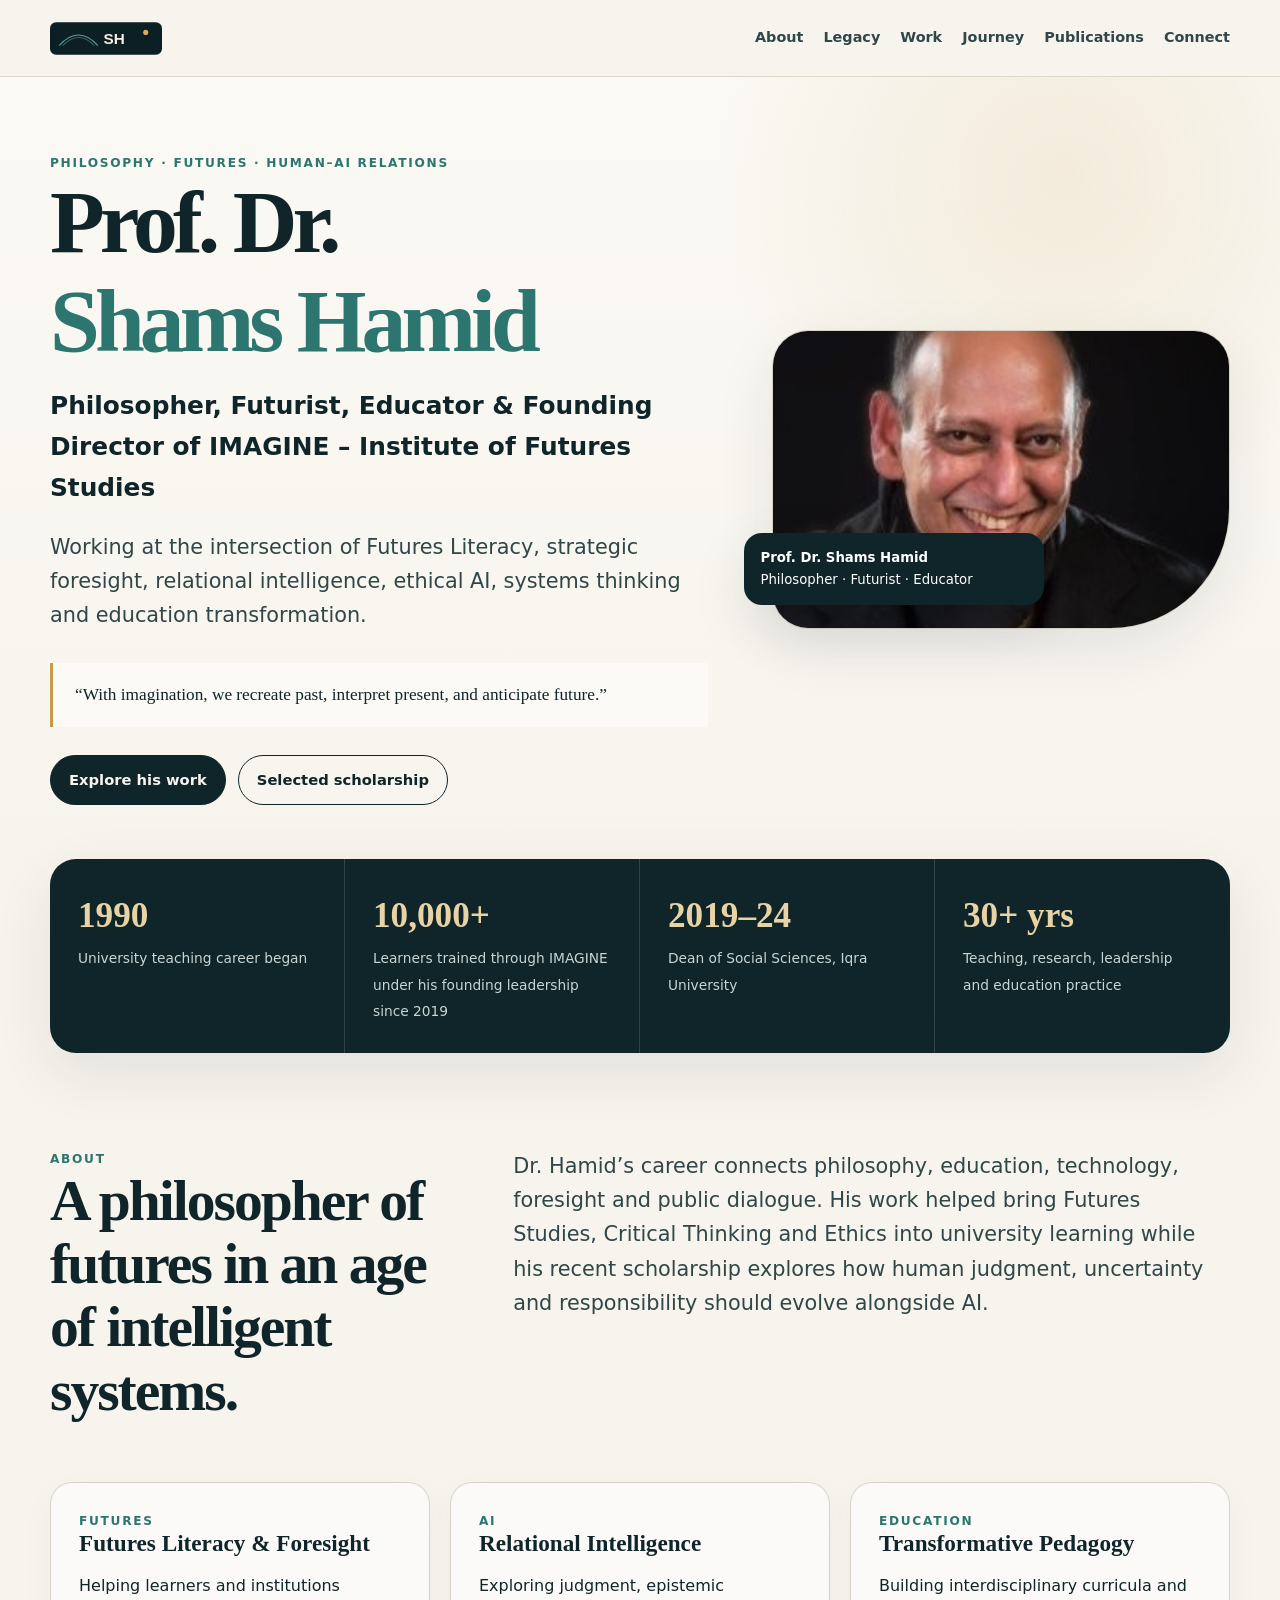
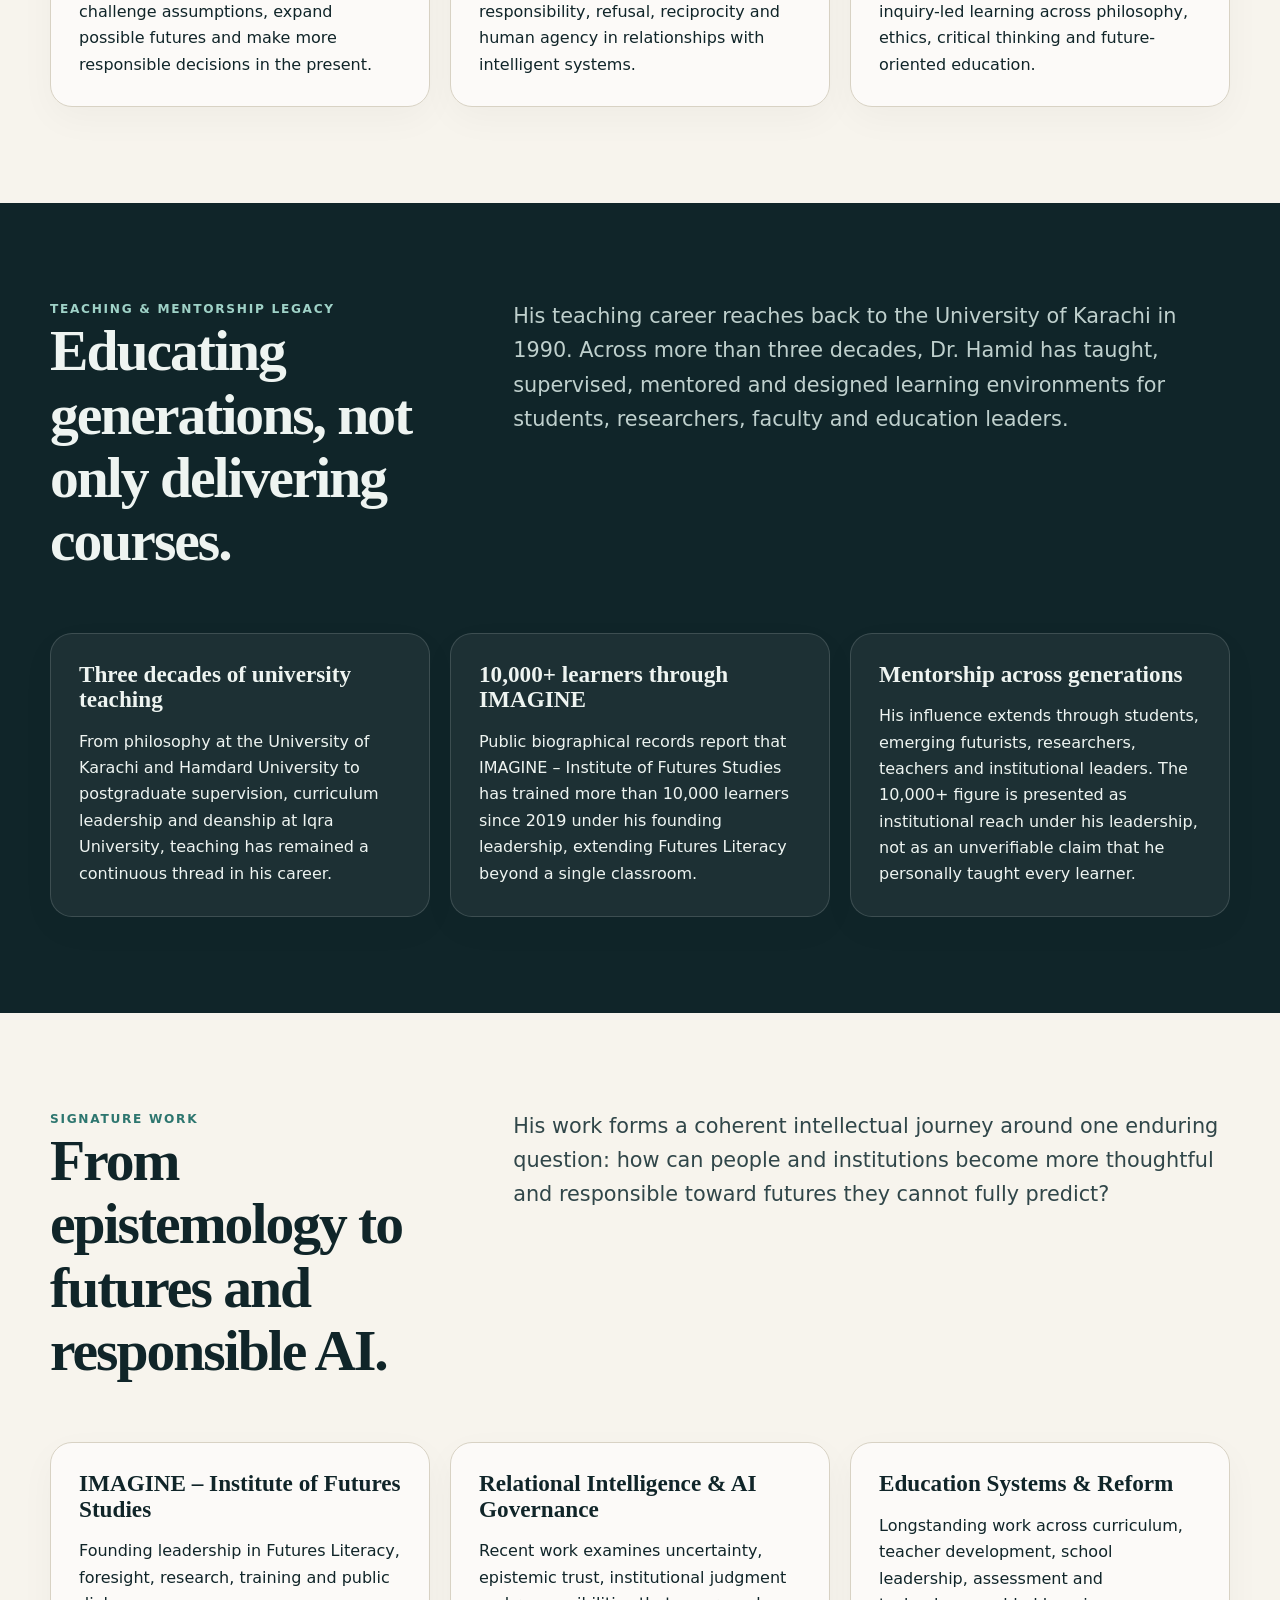
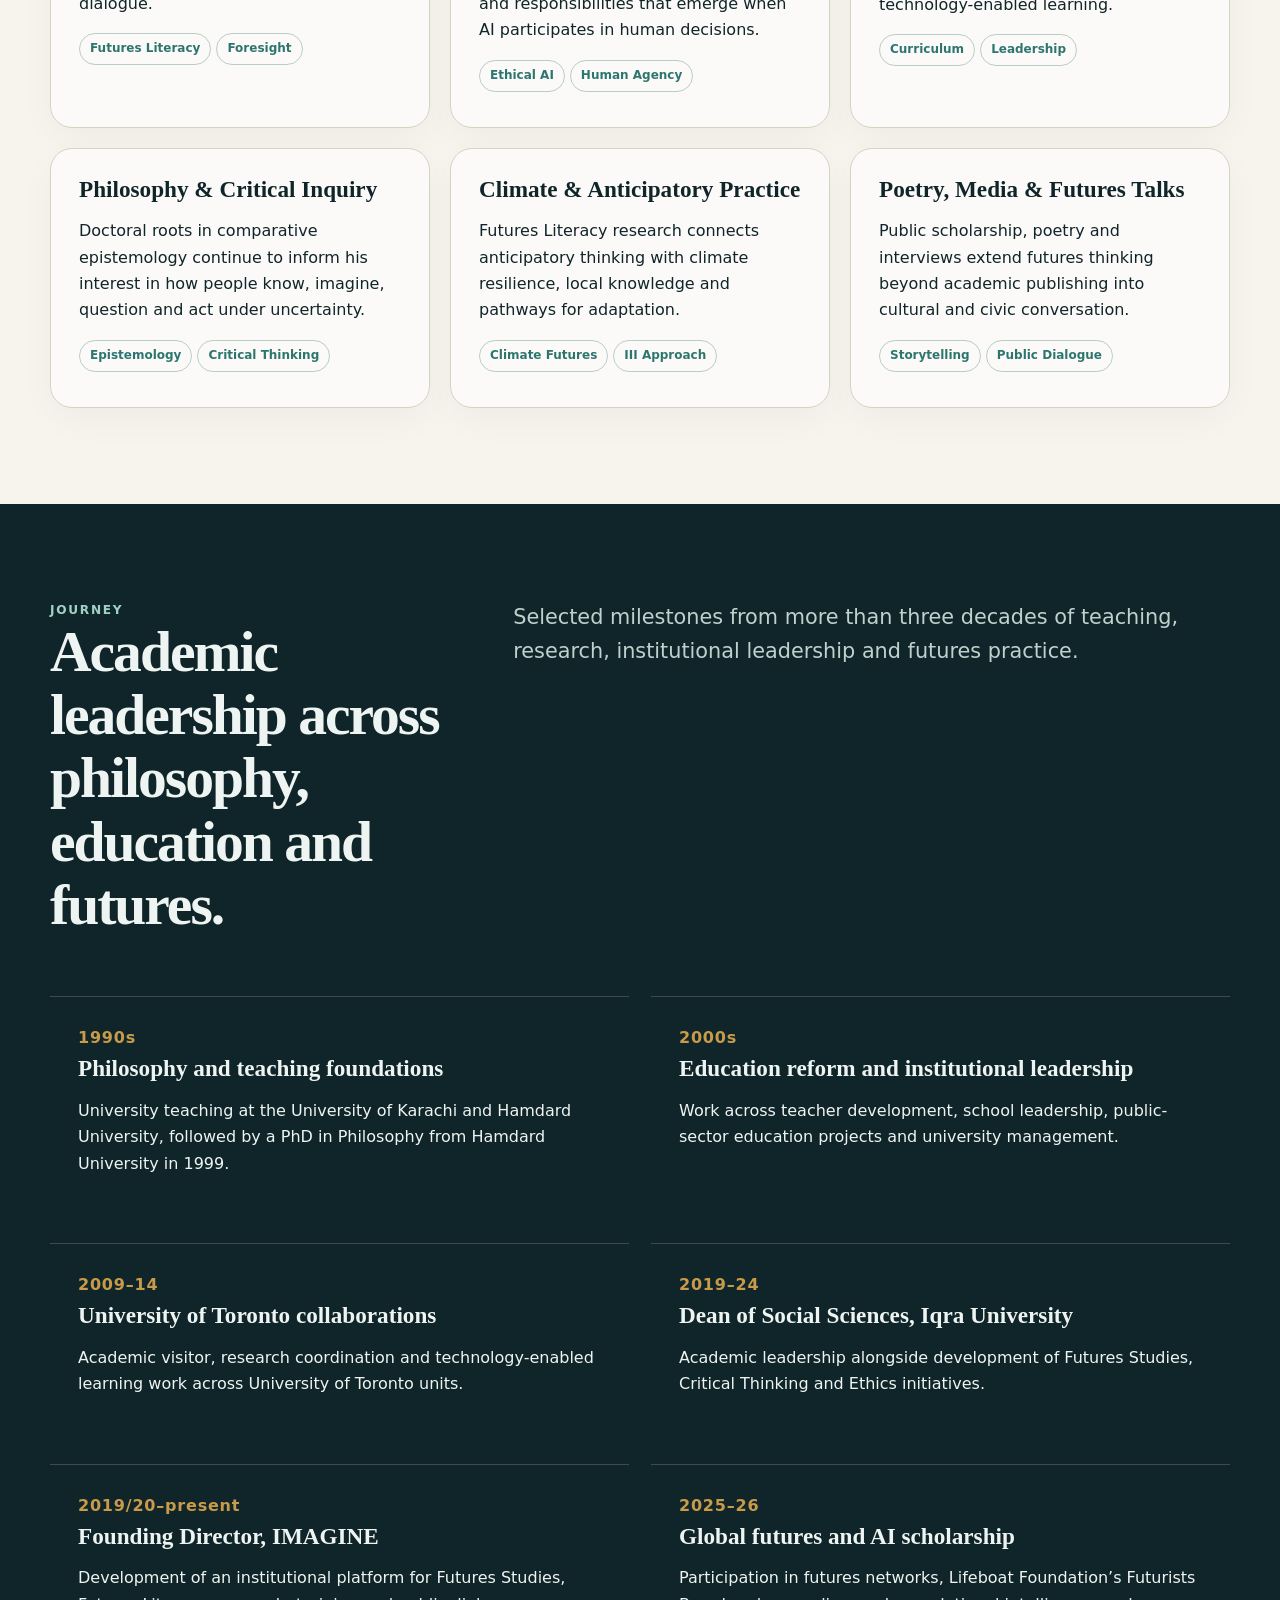
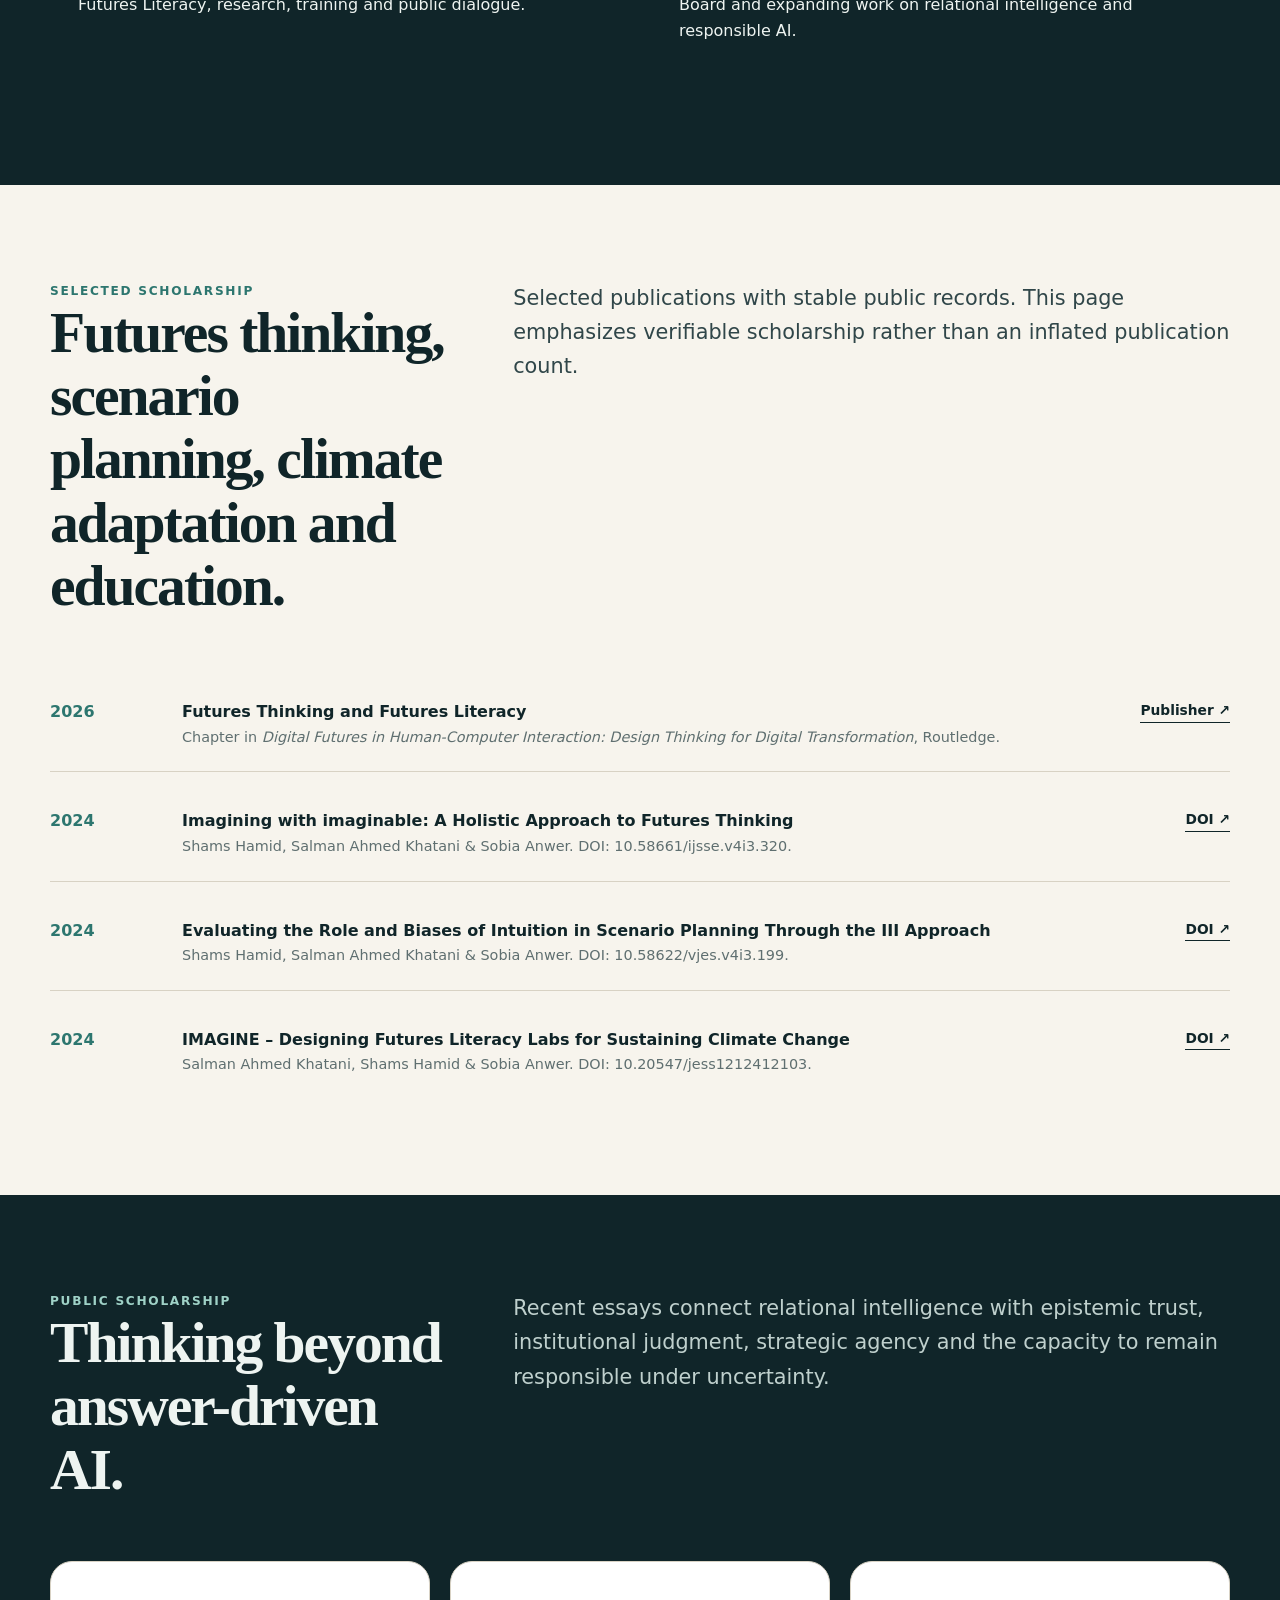
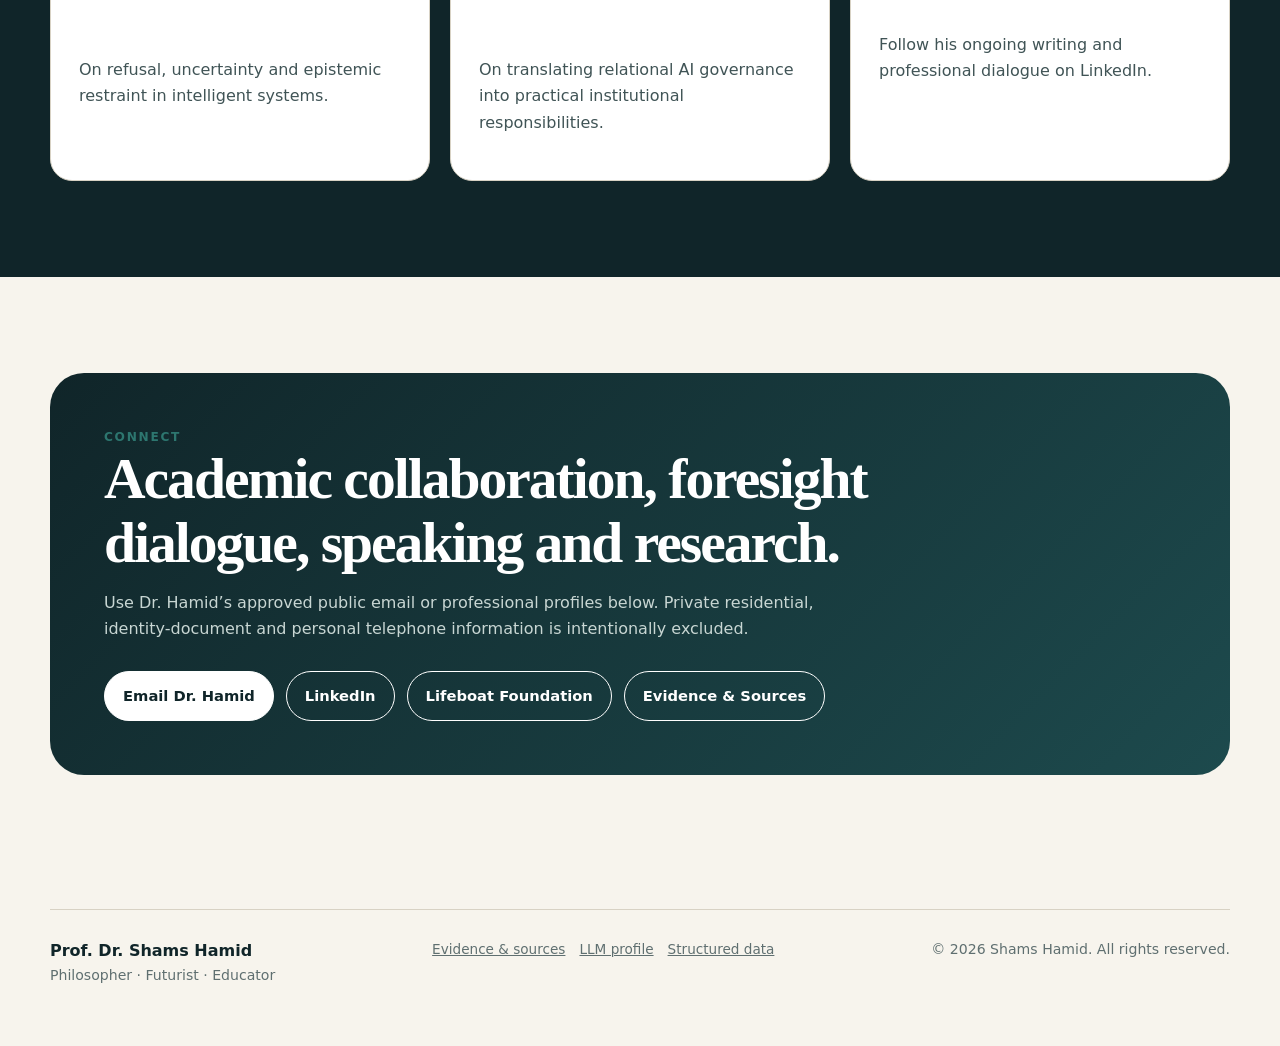
==== index.html @ a88c54a8 "Publish standalone Prof. Dr. Shams Hamid profile" ====
<!doctype html>
<html lang="en">
<head>
<meta charset="utf-8">
<meta name="viewport" content="width=device-width,initial-scale=1">
<title>Prof. Dr. Shams Hamid | Philosopher, Futurist & Educator</title>
<meta name="description" content="Official professional profile of Prof. Dr. Shams Hamid, philosopher, futurist, educator and Founding Director of IMAGINE – Institute of Futures Studies. Explore his work in Futures Literacy, strategic foresight, relational intelligence, ethical AI, philosophy and education.">
<meta name="keywords" content="Shams Hamid, Prof Dr Shams Hamid, futurist, Futures Literacy, strategic foresight, relational intelligence, AI ethics, philosophy, IMAGINE Institute of Futures Studies, education">
<meta name="robots" content="index,follow,max-image-preview:large">
<link rel="canonical" href="https://salmankhatani-web.github.io/shams-hamid/">
<meta property="og:type" content="profile">
<meta property="og:url" content="https://salmankhatani-web.github.io/shams-hamid/">
<meta property="og:title" content="Prof. Dr. Shams Hamid | Philosopher, Futurist & Educator">
<meta property="og:description" content="Futures Literacy, relational intelligence, ethical AI, philosophy, strategic foresight and transformative education.">
<meta property="og:image" content="https://salmankhatani-web.github.io/shams-hamid/assets/shams-hamid.jpg">
<meta name="twitter:card" content="summary_large_image">
<meta name="twitter:image" content="https://salmankhatani-web.github.io/shams-hamid/assets/shams-hamid.jpg">
<link rel="icon" href="assets/logo.svg">
<link rel="stylesheet" href="styles.css">
<script type="application/ld+json">
{
  "@context":"https://schema.org",
  "@type":"ProfilePage",
  "@id":"https://salmankhatani-web.github.io/shams-hamid/#profile",
  "url":"https://salmankhatani-web.github.io/shams-hamid/",
  "name":"Prof. Dr. Shams Hamid | Philosopher, Futurist & Educator",
  "mainEntity":{
    "@type":"Person",
    "@id":"https://salmankhatani-web.github.io/shams-hamid/#person",
    "name":"Shams Hamid",
    "honorificPrefix":"Prof. Dr.",
    "image":"https://salmankhatani-web.github.io/shams-hamid/assets/shams-hamid.jpg",
    "email":"mailto:shamshamidhere@gmail.com",
    "jobTitle":["Founding Director, IMAGINE – Institute of Futures Studies","Futurist","Philosopher","Educator"],
    "description":"Philosopher, futurist and educator working across Futures Literacy, strategic foresight, relational intelligence, ethical AI, systems thinking and education transformation.",
    "knowsAbout":["Futures Literacy","Futures Studies","Strategic Foresight","Relational Intelligence","AI Ethics","Philosophy","Epistemology","Critical Thinking","Education Reform","Systems Thinking","Climate Futures"],
    "affiliation":{"@type":"Organization","name":"IMAGINE – Institute of Futures Studies"},
    "alumniOf":[{"@type":"CollegeOrUniversity","name":"Hamdard University"},{"@type":"CollegeOrUniversity","name":"University of Karachi"}],
    "sameAs":["https://www.linkedin.com/in/shams-hamid/","https://lifeboat.com/ex/bios.shams.hamid","https://powerforchange.world/"]
  }
}
</script>
</head>
<body>
<a class="skip-link" href="#main">Skip to main content</a>
<header class="topbar">
  <div class="wrap nav">
    <a class="brand" href="#top" aria-label="Shams Hamid home"><img src="assets/logo.svg" alt="SH monogram" width="112" height="33"></a>
    <button class="mobile-toggle" aria-label="Toggle navigation">☰</button>
    <nav class="navlinks" aria-label="Primary navigation">
      <a href="#about">About</a><a href="#legacy">Legacy</a><a href="#work">Work</a><a href="#journey">Journey</a><a href="#publications">Publications</a><a href="#contact">Connect</a>
    </nav>
  </div>
</header>
<div id="top"></div>
<main id="main">
<section class="hero">
  <div class="wrap hero-grid">
    <div class="hero-copy">
      <div class="eyebrow">Philosophy · Futures · Human–AI Relations</div>
      <h1>Prof. Dr. <span>Shams Hamid</span></h1>
      <div class="role">Philosopher, Futurist, Educator & Founding Director of IMAGINE – Institute of Futures Studies</div>
      <p class="lead">Working at the intersection of Futures Literacy, strategic foresight, relational intelligence, ethical AI, systems thinking and education transformation.</p>
      <div class="quote">“With imagination, we recreate past, interpret present, and anticipate future.”</div>
      <div class="actions"><a class="btn primary" href="#work">Explore his work</a><a class="btn" href="#publications">Selected scholarship</a></div>
    </div>
    <div class="portrait-card">
      <img src="assets/shams-hamid.jpg" alt="Prof. Dr. Shams Hamid" width="299" height="299">
      <div class="portrait-note"><strong>Prof. Dr. Shams Hamid</strong><br>Philosopher · Futurist · Educator</div>
    </div>
  </div>
</section>

<div class="wrap metrics">
  <div class="metric-grid">
    <div class="metric"><strong>1990</strong><span>University teaching career began</span></div>
    <div class="metric"><strong>10,000+</strong><span>Learners trained through IMAGINE under his founding leadership since 2019</span></div>
    <div class="metric"><strong>2019–24</strong><span>Dean of Social Sciences, Iqra University</span></div>
    <div class="metric"><strong>30+ yrs</strong><span>Teaching, research, leadership and education practice</span></div>
  </div>
</div>

<section id="about">
  <div class="wrap">
    <div class="section-head">
      <div><div class="eyebrow">About</div><h2>A philosopher of futures in an age of intelligent systems.</h2></div>
      <p class="lead">Dr. Hamid’s career connects philosophy, education, technology, foresight and public dialogue. His work helped bring Futures Studies, Critical Thinking and Ethics into university learning while his recent scholarship explores how human judgment, uncertainty and responsibility should evolve alongside AI.</p>
    </div>
    <div class="cards">
      <article class="card"><div class="eyebrow">Futures</div><h3>Futures Literacy & Foresight</h3><p>Helping learners and institutions challenge assumptions, expand possible futures and make more responsible decisions in the present.</p></article>
      <article class="card"><div class="eyebrow">AI</div><h3>Relational Intelligence</h3><p>Exploring judgment, epistemic responsibility, refusal, reciprocity and human agency in relationships with intelligent systems.</p></article>
      <article class="card"><div class="eyebrow">Education</div><h3>Transformative Pedagogy</h3><p>Building interdisciplinary curricula and inquiry-led learning across philosophy, ethics, critical thinking and future-oriented education.</p></article>
    </div>
  </div>
</section>

<section id="legacy" class="band">
  <div class="wrap">
    <div class="section-head">
      <div><div class="eyebrow">Teaching & Mentorship Legacy</div><h2>Educating generations, not only delivering courses.</h2></div>
      <p class="lead">His teaching career reaches back to the University of Karachi in 1990. Across more than three decades, Dr. Hamid has taught, supervised, mentored and designed learning environments for students, researchers, faculty and education leaders.</p>
    </div>
    <div class="cards">
      <article class="card"><h3>Three decades of university teaching</h3><p>From philosophy at the University of Karachi and Hamdard University to postgraduate supervision, curriculum leadership and deanship at Iqra University, teaching has remained a continuous thread in his career.</p></article>
      <article class="card"><h3>10,000+ learners through IMAGINE</h3><p>Public biographical records report that IMAGINE – Institute of Futures Studies has trained more than 10,000 learners since 2019 under his founding leadership, extending Futures Literacy beyond a single classroom.</p></article>
      <article class="card"><h3>Mentorship across generations</h3><p>His influence extends through students, emerging futurists, researchers, teachers and institutional leaders. The 10,000+ figure is presented as institutional reach under his leadership, not as an unverifiable claim that he personally taught every learner.</p></article>
    </div>
  </div>
</section>

<section id="work">
  <div class="wrap">
    <div class="section-head">
      <div><div class="eyebrow">Signature Work</div><h2>From epistemology to futures and responsible AI.</h2></div>
      <p class="lead">His work forms a coherent intellectual journey around one enduring question: how can people and institutions become more thoughtful and responsible toward futures they cannot fully predict?</p>
    </div>
    <div class="cards">
      <article class="card"><h3>IMAGINE – Institute of Futures Studies</h3><p>Founding leadership in Futures Literacy, foresight, research, training and public dialogue.</p><span class="tag">Futures Literacy</span><span class="tag">Foresight</span></article>
      <article class="card"><h3>Relational Intelligence & AI Governance</h3><p>Recent work examines uncertainty, epistemic trust, institutional judgment and responsibilities that emerge when AI participates in human decisions.</p><span class="tag">Ethical AI</span><span class="tag">Human Agency</span></article>
      <article class="card"><h3>Education Systems & Reform</h3><p>Longstanding work across curriculum, teacher development, school leadership, assessment and technology-enabled learning.</p><span class="tag">Curriculum</span><span class="tag">Leadership</span></article>
      <article class="card"><h3>Philosophy & Critical Inquiry</h3><p>Doctoral roots in comparative epistemology continue to inform his interest in how people know, imagine, question and act under uncertainty.</p><span class="tag">Epistemology</span><span class="tag">Critical Thinking</span></article>
      <article class="card"><h3>Climate & Anticipatory Practice</h3><p>Futures Literacy research connects anticipatory thinking with climate resilience, local knowledge and pathways for adaptation.</p><span class="tag">Climate Futures</span><span class="tag">III Approach</span></article>
      <article class="card"><h3>Poetry, Media & Futures Talks</h3><p>Public scholarship, poetry and interviews extend futures thinking beyond academic publishing into cultural and civic conversation.</p><span class="tag">Storytelling</span><span class="tag">Public Dialogue</span></article>
    </div>
  </div>
</section>

<section id="journey" class="band">
  <div class="wrap">
    <div class="section-head">
      <div><div class="eyebrow">Journey</div><h2>Academic leadership across philosophy, education and futures.</h2></div>
      <p class="lead">Selected milestones from more than three decades of teaching, research, institutional leadership and futures practice.</p>
    </div>
    <div class="timeline">
      <div class="t-item"><div class="year">1990s</div><h3>Philosophy and teaching foundations</h3><p>University teaching at the University of Karachi and Hamdard University, followed by a PhD in Philosophy from Hamdard University in 1999.</p></div>
      <div class="t-item"><div class="year">2000s</div><h3>Education reform and institutional leadership</h3><p>Work across teacher development, school leadership, public-sector education projects and university management.</p></div>
      <div class="t-item"><div class="year">2009–14</div><h3>University of Toronto collaborations</h3><p>Academic visitor, research coordination and technology-enabled learning work across University of Toronto units.</p></div>
      <div class="t-item"><div class="year">2019–24</div><h3>Dean of Social Sciences, Iqra University</h3><p>Academic leadership alongside development of Futures Studies, Critical Thinking and Ethics initiatives.</p></div>
      <div class="t-item"><div class="year">2019/20–present</div><h3>Founding Director, IMAGINE</h3><p>Development of an institutional platform for Futures Studies, Futures Literacy, research, training and public dialogue.</p></div>
      <div class="t-item"><div class="year">2025–26</div><h3>Global futures and AI scholarship</h3><p>Participation in futures networks, Lifeboat Foundation’s Futurists Board and expanding work on relational intelligence and responsible AI.</p></div>
    </div>
  </div>
</section>

<section id="publications">
  <div class="wrap">
    <div class="section-head">
      <div><div class="eyebrow">Selected Scholarship</div><h2>Futures thinking, scenario planning, climate adaptation and education.</h2></div>
      <p class="lead">Selected publications with stable public records. This page emphasizes verifiable scholarship rather than an inflated publication count.</p>
    </div>
    <div class="pub-list">
      <article class="pub"><div class="pub-year">2026</div><div><div class="pub-title">Futures Thinking and Futures Literacy</div><div class="pub-meta">Chapter in <em>Digital Futures in Human-Computer Interaction: Design Thinking for Digital Transformation</em>, Routledge.</div></div><a class="pub-link" href="https://www.routledge.com/Digital-Futures-in-Human-Computer-Interaction-Design-Thinking-for-Digital-Transformation/Fu-Barbara-Scupelli/p/book/9781032693583" target="_blank" rel="noopener">Publisher ↗</a></article>
      <article class="pub"><div class="pub-year">2024</div><div><div class="pub-title">Imagining with imaginable: A Holistic Approach to Futures Thinking</div><div class="pub-meta">Shams Hamid, Salman Ahmed Khatani & Sobia Anwer. DOI: 10.58661/ijsse.v4i3.320.</div></div><a class="pub-link" href="https://doi.org/10.58661/ijsse.v4i3.320" target="_blank" rel="noopener">DOI ↗</a></article>
      <article class="pub"><div class="pub-year">2024</div><div><div class="pub-title">Evaluating the Role and Biases of Intuition in Scenario Planning Through the III Approach</div><div class="pub-meta">Shams Hamid, Salman Ahmed Khatani & Sobia Anwer. DOI: 10.58622/vjes.v4i3.199.</div></div><a class="pub-link" href="https://doi.org/10.58622/vjes.v4i3.199" target="_blank" rel="noopener">DOI ↗</a></article>
      <article class="pub"><div class="pub-year">2024</div><div><div class="pub-title">IMAGINE – Designing Futures Literacy Labs for Sustaining Climate Change</div><div class="pub-meta">Salman Ahmed Khatani, Shams Hamid & Sobia Anwer. DOI: 10.20547/jess1212412103.</div></div><a class="pub-link" href="https://doi.org/10.20547/jess1212412103" target="_blank" rel="noopener">DOI ↗</a></article>
    </div>
  </div>
</section>

<section class="band">
  <div class="wrap">
    <div class="section-head">
      <div><div class="eyebrow">Public Scholarship</div><h2>Thinking beyond answer-driven AI.</h2></div>
      <p class="lead">Recent essays connect relational intelligence with epistemic trust, institutional judgment, strategic agency and the capacity to remain responsible under uncertainty.</p>
    </div>
    <div class="thinking">
      <article class="thought"><h3><a href="https://www.linkedin.com/pulse/future-answered-shams-hamid-imywc" target="_blank" rel="noopener">The Future Will Not Be Answered</a></h3><p>On refusal, uncertainty and epistemic restraint in intelligent systems.</p></article>
      <article class="thought"><h3><a href="https://www.linkedin.com/pulse/what-can-thinkers-educators-practitioners-actually-do-shams-hamid-c8lse" target="_blank" rel="noopener">What Can Thinkers, Educators, and Practitioners Actually Do?</a></h3><p>On translating relational AI governance into practical institutional responsibilities.</p></article>
      <article class="thought"><h3><a href="https://www.linkedin.com/in/shams-hamid/" target="_blank" rel="noopener">More from Dr. Hamid</a></h3><p>Follow his ongoing writing and professional dialogue on LinkedIn.</p></article>
    </div>
  </div>
</section>

<section id="contact">
  <div class="wrap">
    <div class="contact">
      <div class="eyebrow">Connect</div>
      <h2>Academic collaboration, foresight dialogue, speaking and research.</h2>
      <p>Use Dr. Hamid’s approved public email or professional profiles below. Private residential, identity-document and personal telephone information is intentionally excluded.</p>
      <div class="actions">
        <a class="btn primary" href="mailto:shamshamidhere@gmail.com">Email Dr. Hamid</a>
        <a class="btn" href="https://www.linkedin.com/in/shams-hamid/" target="_blank" rel="noopener">LinkedIn</a>
        <a class="btn" href="https://lifeboat.com/ex/bios.shams.hamid" target="_blank" rel="noopener">Lifeboat Foundation</a>
        <a class="btn" href="sources.html">Evidence & Sources</a>
      </div>
    </div>
  </div>
</section>
</main>
<footer>
  <div class="wrap footer-grid">
    <div><strong>Prof. Dr. Shams Hamid</strong><div class="small">Philosopher · Futurist · Educator</div></div>
    <div class="footer-links"><a href="sources.html">Evidence & sources</a><a href="llms.txt">LLM profile</a><a href="data/profile-data.json">Structured data</a></div>
    <div class="small">© <span id="year"></span> Shams Hamid. All rights reserved.</div>
  </div>
</footer>
<script src="script.js"></script>
</body>
</html>
---- styles.css ----
.skip-link{position:absolute;left:-9999px;top:auto;width:1px;height:1px;overflow:hidden}.skip-link:focus{left:1rem;top:1rem;width:auto;height:auto;z-index:9999;padding:.7rem 1rem;background:#fff;color:#111;border-radius:.5rem}
:root{
  --ink:#102529;--ink2:#17383d;--paper:#f7f4ed;--paper2:#efe9dc;--accent:#2d766f;--accent2:#c89b4b;--muted:#5f6f70;--line:#d8d2c4;--white:#fff;
  --max:1180px;--radius:22px;--shadow:0 20px 60px rgba(16,37,41,.09)
}
*{box-sizing:border-box}html{scroll-behavior:smooth}body{margin:0;font-family:Inter,ui-sans-serif,system-ui,-apple-system,BlinkMacSystemFont,"Segoe UI",sans-serif;background:var(--paper);color:var(--ink);line-height:1.65}a{color:inherit}img{max-width:100%;display:block}button{font:inherit}
.wrap{width:min(calc(100% - 36px),var(--max));margin:auto}.eyebrow{text-transform:uppercase;letter-spacing:.14em;font-size:.76rem;font-weight:800;color:var(--accent)}h1,h2,h3{font-family:Georgia,"Times New Roman",serif;line-height:1.1;margin:0 0 .75rem}h1{font-size:clamp(3rem,7vw,6.4rem);letter-spacing:-.055em}h2{font-size:clamp(2.1rem,4.5vw,4rem);letter-spacing:-.035em}h3{font-size:1.45rem}.lead{font-size:clamp(1.05rem,2vw,1.3rem);max-width:760px;color:#304649}.small{font-size:.88rem;color:var(--muted)}
.topbar{position:sticky;top:0;z-index:20;background:rgba(247,244,237,.92);backdrop-filter:blur(14px);border-bottom:1px solid rgba(216,210,196,.8)}.nav{min-height:76px;display:flex;align-items:center;gap:24px}.brand{display:flex;align-items:center;gap:12px;text-decoration:none;font-weight:800}.brand img{width:112px;height:33px}.navlinks{margin-left:auto;display:flex;gap:20px;flex-wrap:wrap}.navlinks a{text-decoration:none;font-size:.9rem;font-weight:700;color:#314649}.navlinks a:hover{color:var(--accent)}
.hero{padding:76px 0 92px;background:radial-gradient(circle at 83% 12%,rgba(200,155,75,.15),transparent 27%),linear-gradient(180deg,#fbf9f4 0%,var(--paper) 100%)}.hero-grid{display:grid;grid-template-columns:1.18fr .82fr;gap:64px;align-items:center}.hero h1 span{display:block;color:var(--accent)}.hero .role{font-size:clamp(1.15rem,2.2vw,1.55rem);font-weight:700;margin:1rem 0}.hero-copy{max-width:730px}.quote{margin:30px 0 0;padding:18px 22px;border-left:3px solid var(--accent2);background:rgba(255,255,255,.5);font-family:Georgia,serif;font-size:1.08rem}.actions{display:flex;gap:12px;flex-wrap:wrap;margin-top:28px}.btn{display:inline-flex;align-items:center;justify-content:center;text-decoration:none;border:1px solid var(--ink);border-radius:999px;padding:12px 18px;font-weight:800;font-size:.92rem}.btn.primary{background:var(--ink);color:var(--paper)}.btn:hover{transform:translateY(-1px)}
.portrait-card{position:relative}.portrait-card img{width:100%;aspect-ratio:5/6;object-fit:cover;border-radius:36px 36px 120px 36px;box-shadow:var(--shadow);border:1px solid var(--line)}.portrait-note{position:absolute;left:-28px;bottom:24px;background:var(--ink);color:#fff;border-radius:18px;padding:14px 16px;width:min(300px,85%);font-size:.83rem;box-shadow:var(--shadow)}
.metrics{margin-top:-38px;position:relative;z-index:3}.metric-grid{display:grid;grid-template-columns:repeat(4,1fr);background:var(--ink);color:#fff;border-radius:26px;overflow:hidden;box-shadow:var(--shadow)}.metric{padding:28px;border-right:1px solid rgba(255,255,255,.14)}.metric:last-child{border-right:0}.metric strong{font-family:Georgia,serif;font-size:2.2rem;display:block;color:#e8d3a5}.metric span{font-size:.86rem;color:#c9d5d3}
section{padding:96px 0}.section-head{display:grid;grid-template-columns:.72fr 1.28fr;gap:60px;margin-bottom:48px}.section-head p{margin:0}.cards{display:grid;grid-template-columns:repeat(3,1fr);gap:20px}.card{background:rgba(255,255,255,.62);border:1px solid var(--line);border-radius:var(--radius);padding:28px;box-shadow:0 12px 36px rgba(16,37,41,.035)}.card p:last-child{margin-bottom:0}.tag{display:inline-block;padding:5px 10px;border:1px solid #b9cdc7;border-radius:999px;font-size:.75rem;font-weight:800;margin:0 5px 7px 0;color:var(--accent)}
.band{background:var(--ink);color:#eef4f1}.band .eyebrow{color:#9fd2c7}.band .lead,.band .small{color:#bfd0cd}.band .card{background:rgba(255,255,255,.055);border-color:rgba(255,255,255,.14)}.band a{color:#fff}
.timeline{display:grid;grid-template-columns:1fr 1fr;gap:22px}.t-item{padding:28px;border-top:1px solid var(--line)}.band .t-item{border-color:rgba(255,255,255,.18)}.year{font-weight:900;color:var(--accent2);letter-spacing:.05em}.t-item h3{margin:.3rem 0 .55rem}
.pub-list{display:grid;gap:14px}.pub{padding:22px 0;border-bottom:1px solid var(--line);display:grid;grid-template-columns:110px 1fr auto;gap:22px;align-items:start}.pub:last-child{border-bottom:0}.pub-year{font-weight:900;color:var(--accent)}.pub-title{font-weight:800}.pub-meta{color:var(--muted);font-size:.9rem}.pub-link{text-decoration:none;font-weight:800;font-size:.86rem;border-bottom:1px solid currentColor;white-space:nowrap}
.thinking{display:grid;grid-template-columns:repeat(3,1fr);gap:20px}.thought{padding:28px;background:#fff;border-radius:var(--radius);border:1px solid var(--line)}.thought time{font-size:.78rem;color:var(--muted)}.thought a{text-decoration:none}.thought a:hover{text-decoration:underline}.thought p{color:#405456}
.split{display:grid;grid-template-columns:1fr 1fr;gap:50px}.list-clean{padding:0;margin:0;list-style:none}.list-clean li{padding:13px 0;border-bottom:1px solid var(--line)}
.contact{border-radius:34px;background:linear-gradient(135deg,var(--ink),#1d4a4d);color:#fff;padding:54px}.contact h2{max-width:800px}.contact p{color:#c8d6d3;max-width:760px}.contact .btn{border-color:#fff;color:#fff}.contact .btn.primary{background:#fff;color:var(--ink)}
footer{padding:38px 0 58px}.footer-grid{display:flex;gap:22px;justify-content:space-between;align-items:flex-start;border-top:1px solid var(--line);padding-top:28px}.footer-links{display:flex;gap:14px;flex-wrap:wrap}.footer-links a{font-size:.85rem;color:var(--muted)}
.mobile-toggle{display:none;margin-left:auto;background:none;border:0;font-size:1.3rem}
@media(max-width:900px){.hero-grid,.section-head,.split{grid-template-columns:1fr}.hero-grid{gap:36px}.portrait-card{max-width:620px}.portrait-note{left:10px}.metric-grid{grid-template-columns:1fr 1fr}.metric:nth-child(2){border-right:0}.cards,.thinking{grid-template-columns:1fr 1fr}.timeline{grid-template-columns:1fr}.section-head{gap:18px}.navlinks{display:none;position:absolute;left:18px;right:18px;top:66px;background:#fff;padding:18px;border-radius:16px;box-shadow:var(--shadow);border:1px solid var(--line)}.navlinks.open{display:grid}.mobile-toggle{display:block}.pub{grid-template-columns:78px 1fr}.pub-link{grid-column:2}}
@media(max-width:620px){.cards,.thinking,.metric-grid{grid-template-columns:1fr}.metric{border-right:0;border-bottom:1px solid rgba(255,255,255,.14)}.metric:last-child{border-bottom:0}section{padding:72px 0}.hero{padding-top:46px}.contact{padding:34px 24px}.footer-grid{display:grid}.pub{grid-template-columns:1fr}.pub-link{grid-column:1}}
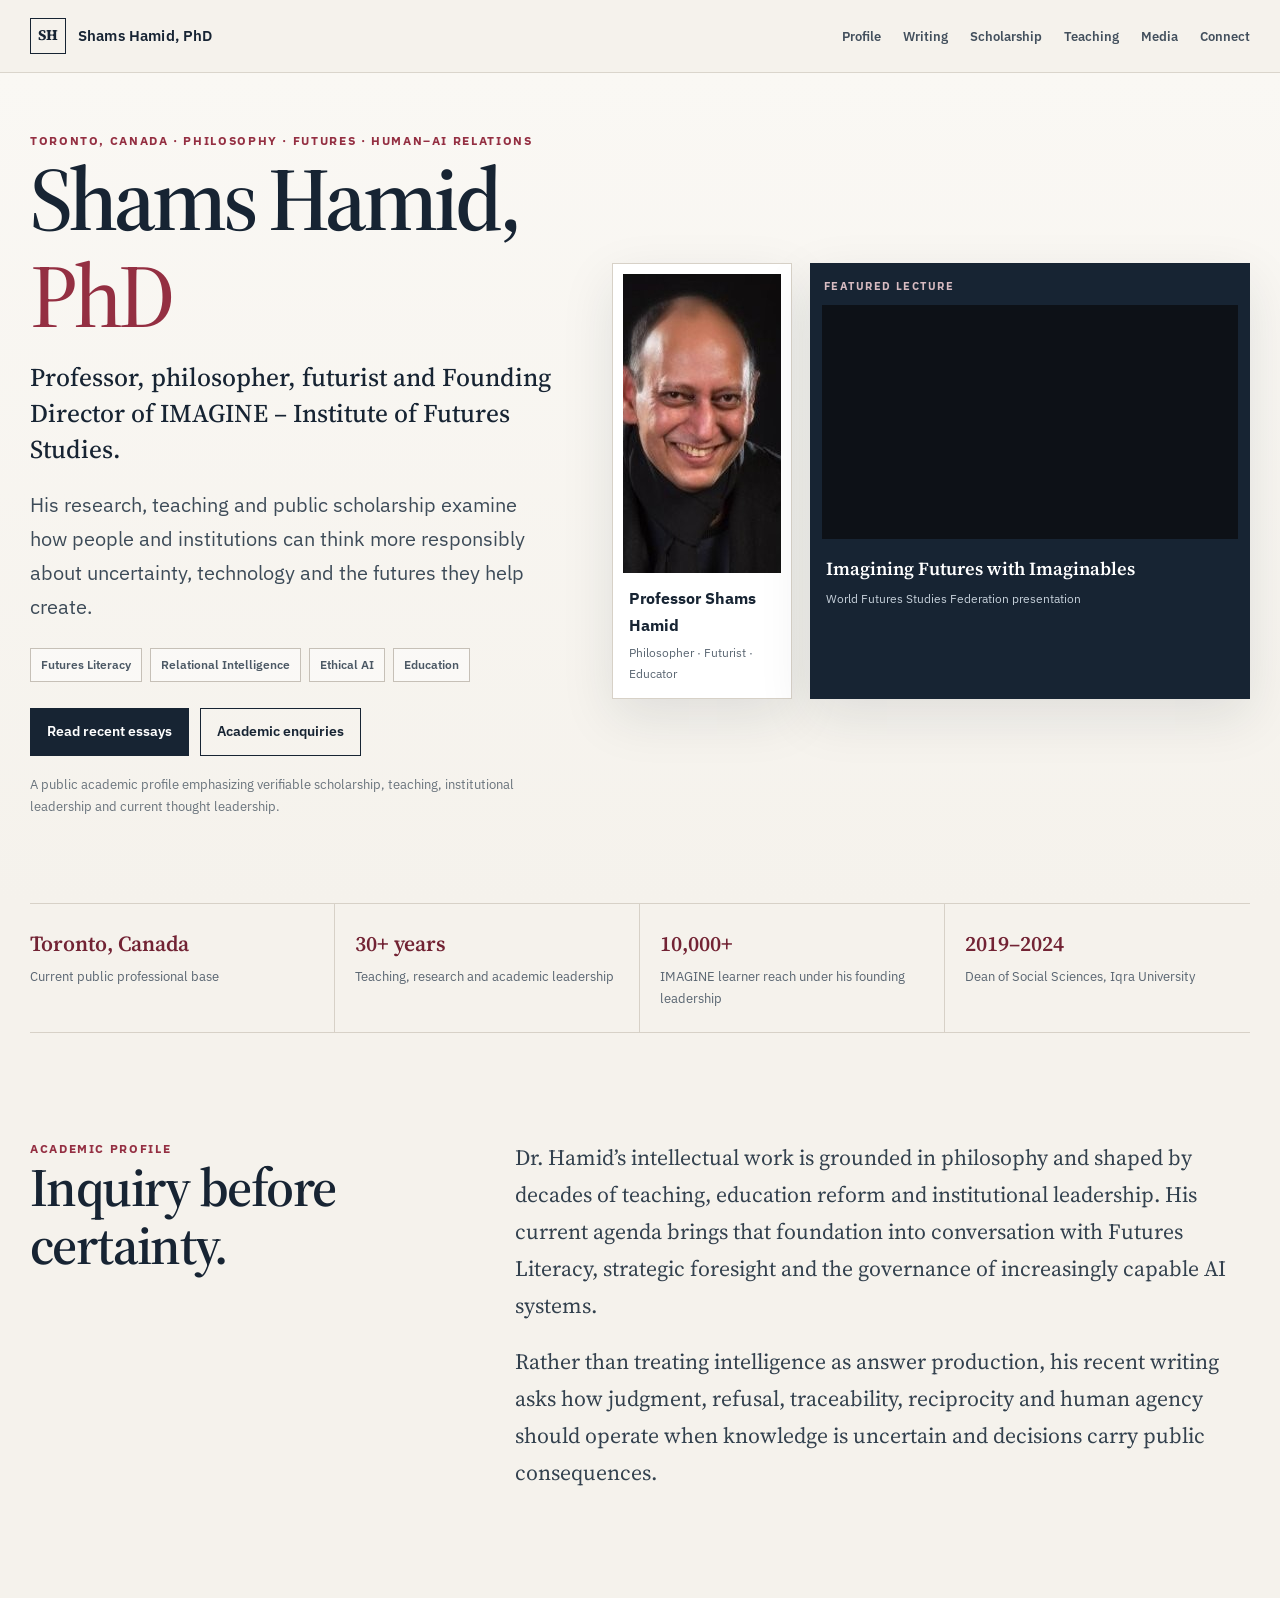
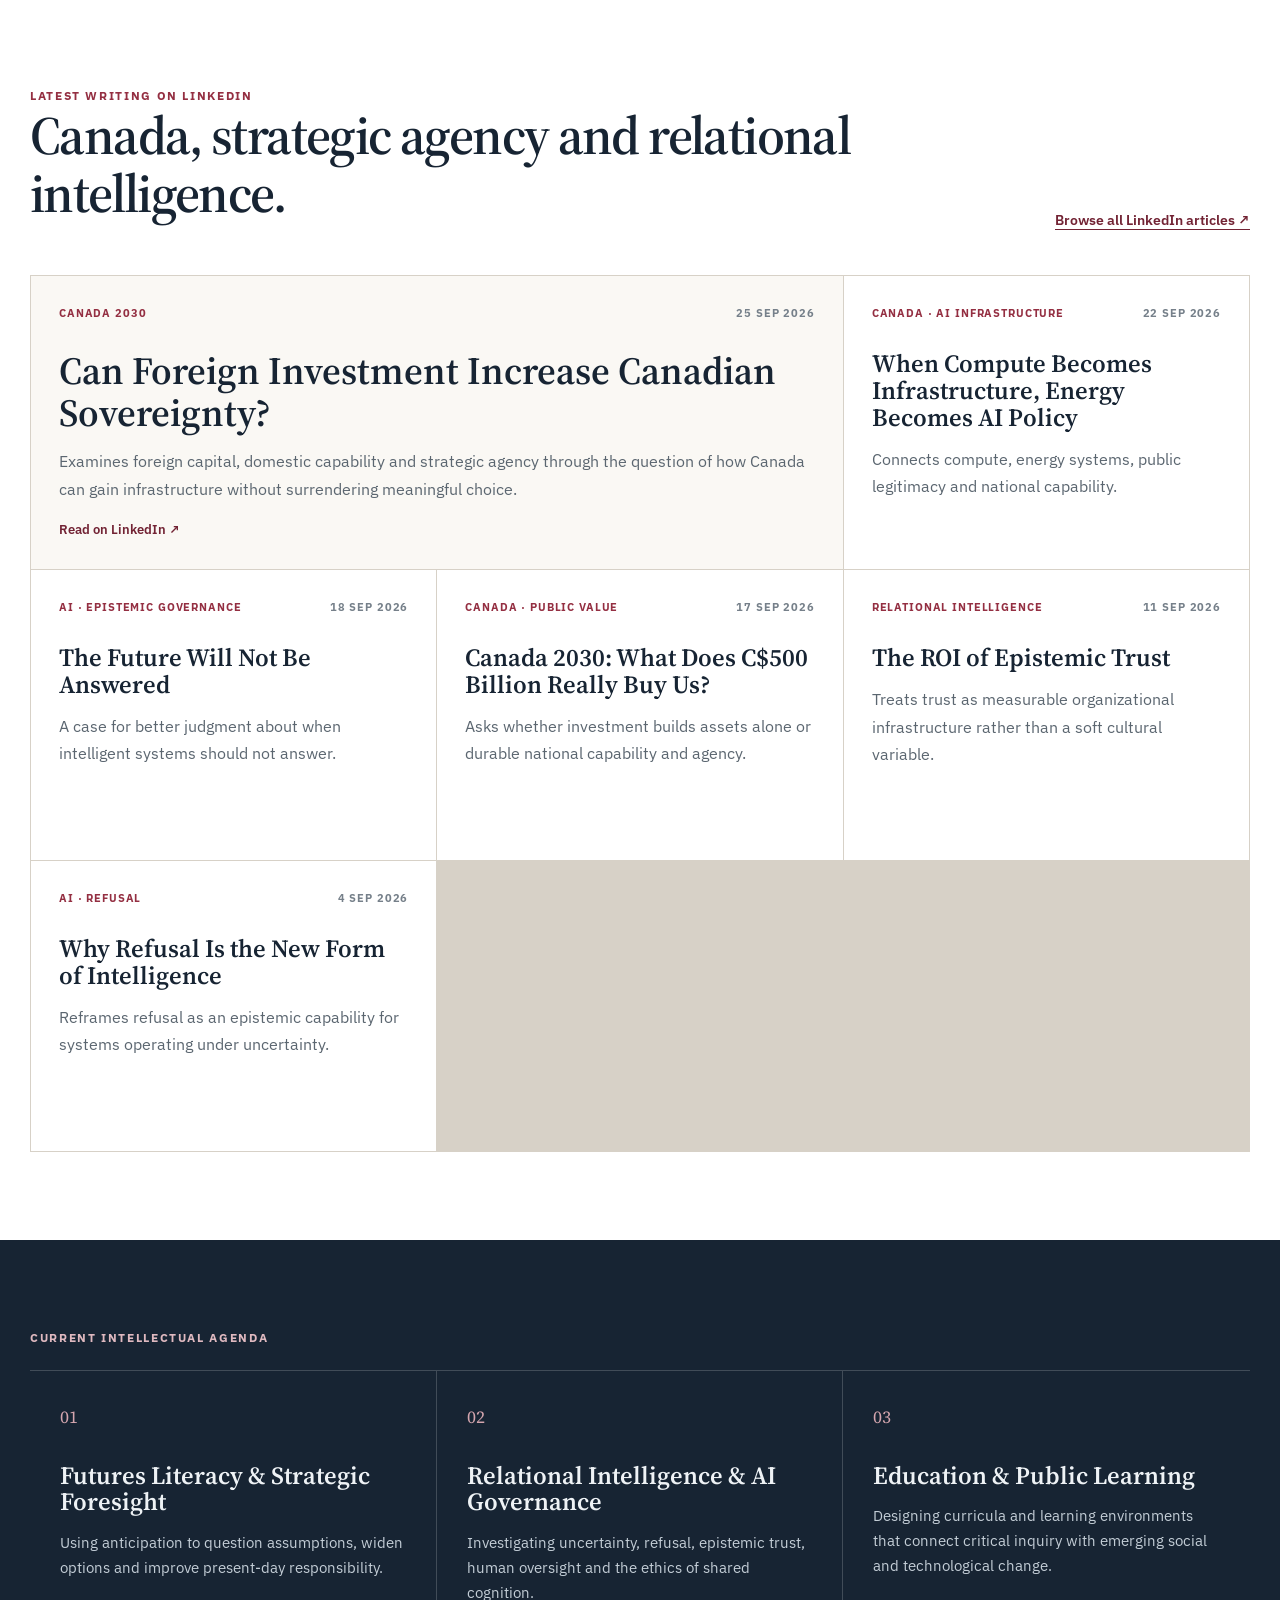
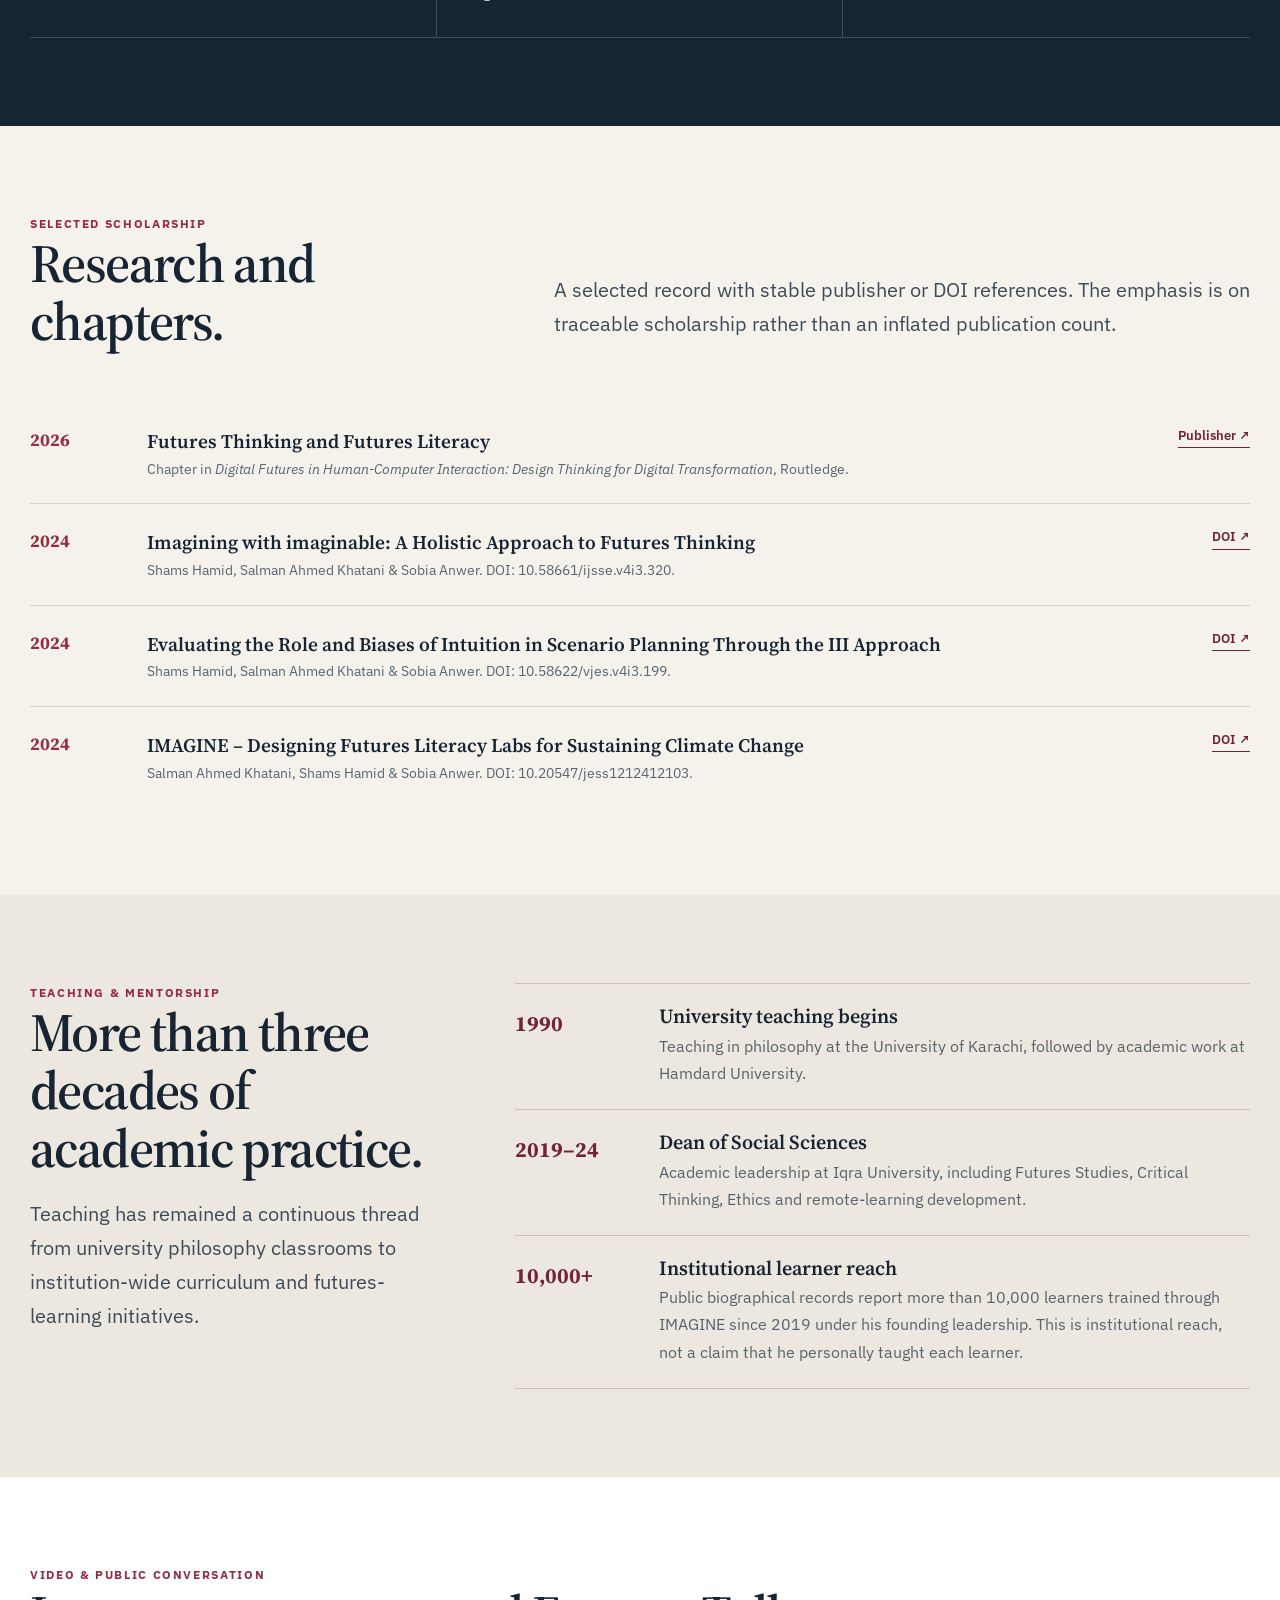
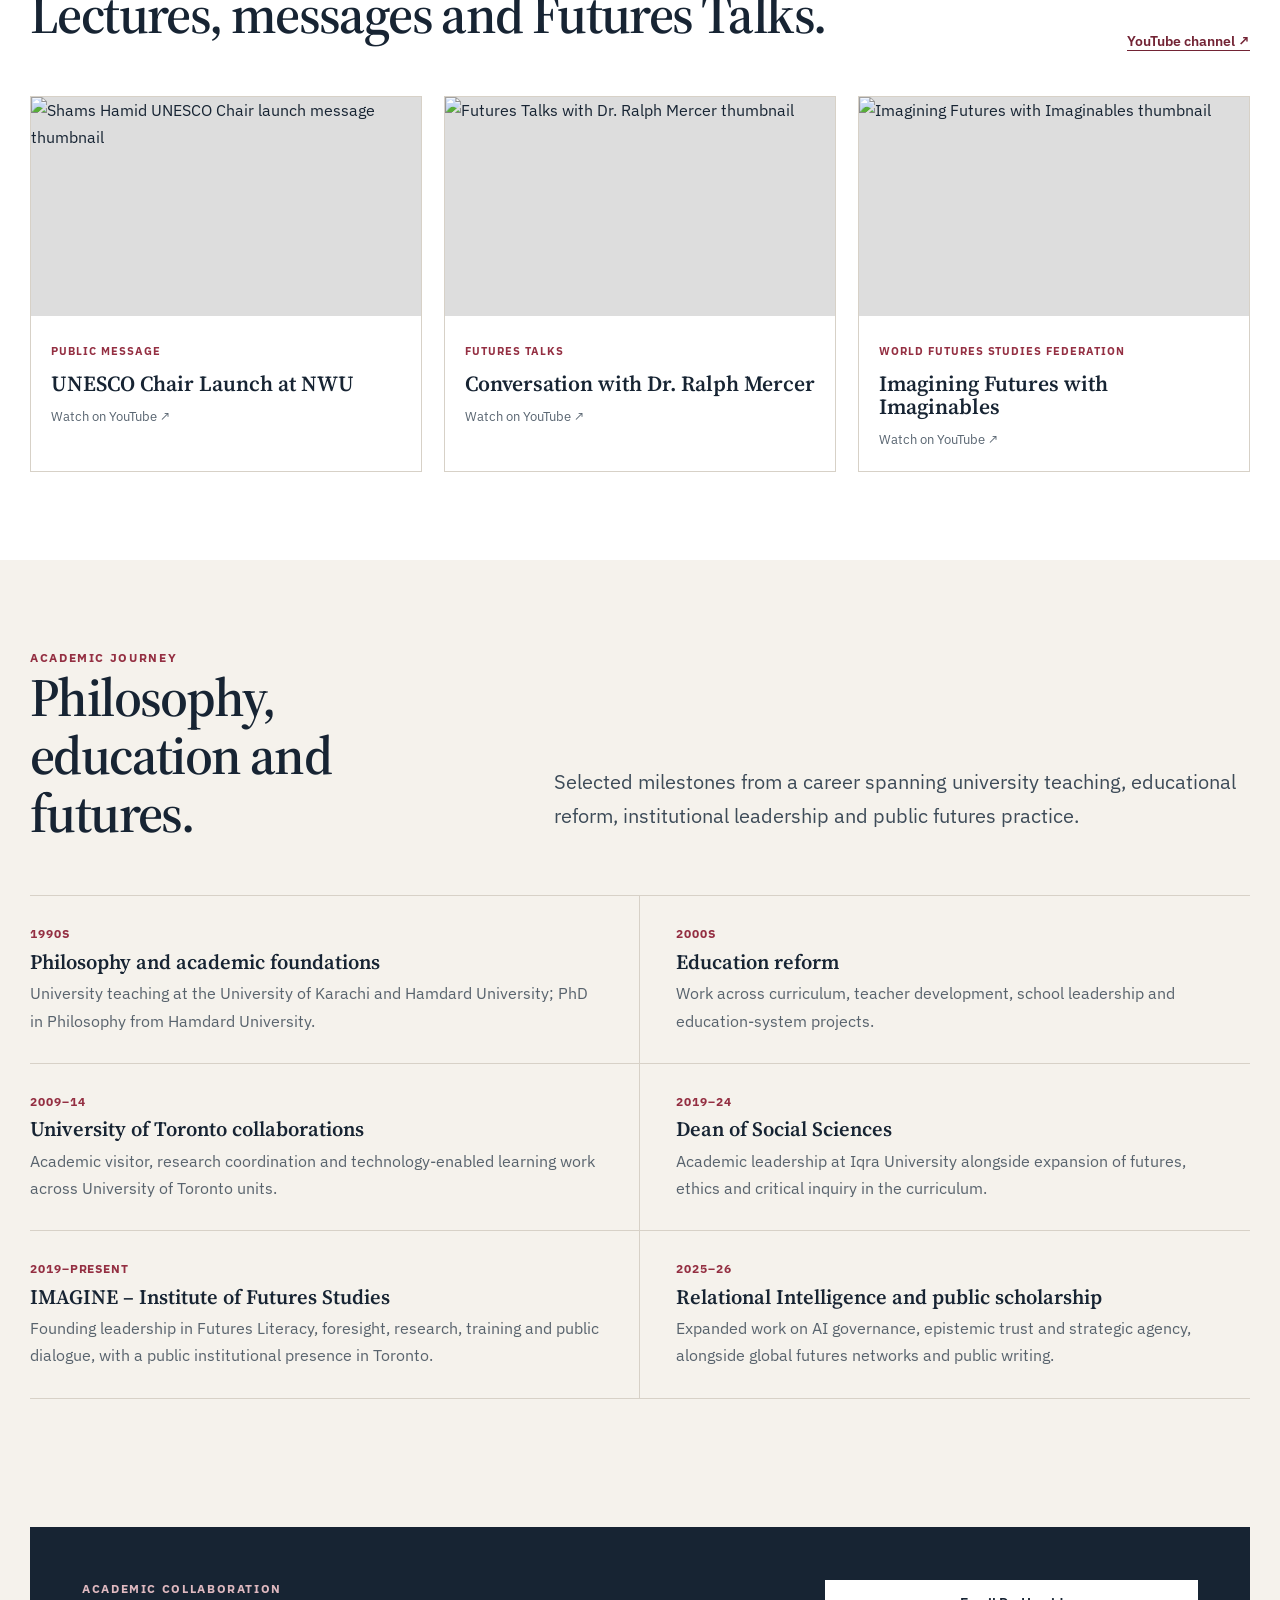
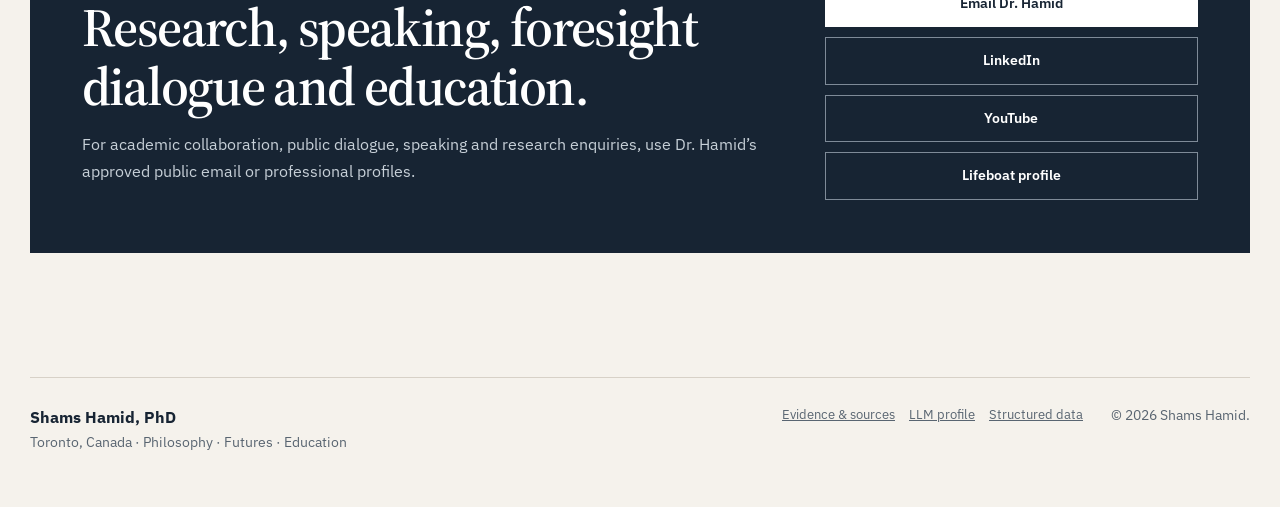
==== commit e04e29d4: "Redesign homepage for Canadian academic profile" ====
--- a/index.html
+++ b/index.html
@@ -1,20 +1,23 @@
 <!doctype html>
-<html lang="en">
+<html lang="en-CA">
 <head>
 <meta charset="utf-8">
 <meta name="viewport" content="width=device-width,initial-scale=1">
-<title>Prof. Dr. Shams Hamid | Philosopher, Futurist & Educator</title>
-<meta name="description" content="Official professional profile of Prof. Dr. Shams Hamid, philosopher, futurist, educator and Founding Director of IMAGINE – Institute of Futures Studies. Explore his work in Futures Literacy, strategic foresight, relational intelligence, ethical AI, philosophy and education.">
-<meta name="keywords" content="Shams Hamid, Prof Dr Shams Hamid, futurist, Futures Literacy, strategic foresight, relational intelligence, AI ethics, philosophy, IMAGINE Institute of Futures Studies, education">
-<meta name="robots" content="index,follow,max-image-preview:large">
+<title>Shams Hamid, PhD | Philosopher, Futurist & Educator in Canada</title>
+<meta name="description" content="Official profile of Shams Hamid, PhD, a Canada-based philosopher, futurist, educator and Founding Director of IMAGINE – Institute of Futures Studies. Research, teaching and public scholarship in Futures Literacy, strategic foresight, relational intelligence, ethical AI and education.">
+<meta name="keywords" content="Shams Hamid, Shams Hamid PhD, Canada futurist, Toronto futurist, Futures Literacy, strategic foresight, relational intelligence, AI ethics, philosophy, IMAGINE Institute of Futures Studies, education">
+<meta name="robots" content="index,follow,max-image-preview:large,max-video-preview:-1">
 <link rel="canonical" href="https://salmankhatani-web.github.io/shams-hamid/">
 <meta property="og:type" content="profile">
 <meta property="og:url" content="https://salmankhatani-web.github.io/shams-hamid/">
-<meta property="og:title" content="Prof. Dr. Shams Hamid | Philosopher, Futurist & Educator">
-<meta property="og:description" content="Futures Literacy, relational intelligence, ethical AI, philosophy, strategic foresight and transformative education.">
+<meta property="og:title" content="Shams Hamid, PhD | Philosopher, Futurist & Educator">
+<meta property="og:description" content="Canada-based public scholarship across Futures Literacy, relational intelligence, ethical AI, philosophy and education.">
 <meta property="og:image" content="https://salmankhatani-web.github.io/shams-hamid/assets/shams-hamid.jpg">
 <meta name="twitter:card" content="summary_large_image">
 <meta name="twitter:image" content="https://salmankhatani-web.github.io/shams-hamid/assets/shams-hamid.jpg">
+<link rel="preconnect" href="https://fonts.googleapis.com">
+<link rel="preconnect" href="https://fonts.gstatic.com" crossorigin>
+<link href="https://fonts.googleapis.com/css2?family=IBM+Plex+Sans:wght@400;500;600;700&family=Source+Serif+4:opsz,wght@8..60,500;8..60,600;8..60,700&display=swap" rel="stylesheet">
 <link rel="icon" href="assets/logo.svg">
 <link rel="stylesheet" href="styles.css">
 <script type="application/ld+json">
@@ -23,7 +26,7 @@
   "@type":"ProfilePage",
   "@id":"https://salmankhatani-web.github.io/shams-hamid/#profile",
   "url":"https://salmankhatani-web.github.io/shams-hamid/",
-  "name":"Prof. Dr. Shams Hamid | Philosopher, Futurist & Educator",
+  "name":"Shams Hamid, PhD | Philosopher, Futurist & Educator",
   "mainEntity":{
     "@type":"Person",
     "@id":"https://salmankhatani-web.github.io/shams-hamid/#person",
@@ -32,11 +35,27 @@
     "image":"https://salmankhatani-web.github.io/shams-hamid/assets/shams-hamid.jpg",
     "email":"mailto:shamshamidhere@gmail.com",
     "jobTitle":["Founding Director, IMAGINE – Institute of Futures Studies","Futurist","Philosopher","Educator"],
-    "description":"Philosopher, futurist and educator working across Futures Literacy, strategic foresight, relational intelligence, ethical AI, systems thinking and education transformation.",
+    "description":"Canada-based philosopher, futurist and educator working across Futures Literacy, strategic foresight, relational intelligence, ethical AI, systems thinking and education transformation.",
+    "workLocation":{"@type":"City","name":"Toronto","containedInPlace":{"@type":"Country","name":"Canada"}},
     "knowsAbout":["Futures Literacy","Futures Studies","Strategic Foresight","Relational Intelligence","AI Ethics","Philosophy","Epistemology","Critical Thinking","Education Reform","Systems Thinking","Climate Futures"],
-    "affiliation":{"@type":"Organization","name":"IMAGINE – Institute of Futures Studies"},
+    "affiliation":{"@type":"Organization","name":"IMAGINE – Institute of Futures Studies","address":{"@type":"PostalAddress","addressLocality":"Toronto","addressRegion":"Ontario","addressCountry":"CA"}},
     "alumniOf":[{"@type":"CollegeOrUniversity","name":"Hamdard University"},{"@type":"CollegeOrUniversity","name":"University of Karachi"}],
-    "sameAs":["https://www.linkedin.com/in/shams-hamid/","https://lifeboat.com/ex/bios.shams.hamid","https://powerforchange.world/"]
+    "sameAs":[
+      "https://www.linkedin.com/in/shams-hamid/",
+      "https://www.youtube.com/@shamshamid",
+      "https://lifeboat.com/ex/bios.shams.hamid",
+      "https://powerforchange.world/"
+    ],
+    "subjectOf":[
+      {
+        "@type":"VideoObject",
+        "name":"Imagining Futures with Imaginables",
+        "description":"A public presentation by Shams Hamid for the World Futures Studies Federation exploring imagination and futures thinking.",
+        "thumbnailUrl":"https://i.ytimg.com/vi/_7BHULCZDZw/hqdefault.jpg",
+        "embedUrl":"https://www.youtube.com/embed/_7BHULCZDZw",
+        "contentUrl":"https://youtu.be/_7BHULCZDZw"
+      }
+    ]
   }
 }
 </script>
@@ -45,108 +64,132 @@
 <a class="skip-link" href="#main">Skip to main content</a>
 <header class="topbar">
   <div class="wrap nav">
-    <a class="brand" href="#top" aria-label="Shams Hamid home"><img src="assets/logo.svg" alt="SH monogram" width="112" height="33"></a>
+    <a class="brand" href="#top" aria-label="Shams Hamid home">
+      <span class="brand-mark">SH</span><span class="brand-name">Shams Hamid, PhD</span>
+    </a>
     <button class="mobile-toggle" aria-label="Toggle navigation">☰</button>
     <nav class="navlinks" aria-label="Primary navigation">
-      <a href="#about">About</a><a href="#legacy">Legacy</a><a href="#work">Work</a><a href="#journey">Journey</a><a href="#publications">Publications</a><a href="#contact">Connect</a>
+      <a href="#profile">Profile</a><a href="#writing">Writing</a><a href="#scholarship">Scholarship</a><a href="#teaching">Teaching</a><a href="#media">Media</a><a href="#contact">Connect</a>
     </nav>
   </div>
 </header>
 <div id="top"></div>
 <main id="main">
-<section class="hero">
+<section class="hero" id="profile">
   <div class="wrap hero-grid">
     <div class="hero-copy">
-      <div class="eyebrow">Philosophy · Futures · Human–AI Relations</div>
-      <h1>Prof. Dr. <span>Shams Hamid</span></h1>
-      <div class="role">Philosopher, Futurist, Educator & Founding Director of IMAGINE – Institute of Futures Studies</div>
-      <p class="lead">Working at the intersection of Futures Literacy, strategic foresight, relational intelligence, ethical AI, systems thinking and education transformation.</p>
-      <div class="quote">“With imagination, we recreate past, interpret present, and anticipate future.”</div>
-      <div class="actions"><a class="btn primary" href="#work">Explore his work</a><a class="btn" href="#publications">Selected scholarship</a></div>
-    </div>
-    <div class="portrait-card">
-      <img src="assets/shams-hamid.jpg" alt="Prof. Dr. Shams Hamid" width="299" height="299">
-      <div class="portrait-note"><strong>Prof. Dr. Shams Hamid</strong><br>Philosopher · Futurist · Educator</div>
-    </div>
-  </div>
-</section>
-
-<div class="wrap metrics">
-  <div class="metric-grid">
-    <div class="metric"><strong>1990</strong><span>University teaching career began</span></div>
-    <div class="metric"><strong>10,000+</strong><span>Learners trained through IMAGINE under his founding leadership since 2019</span></div>
-    <div class="metric"><strong>2019–24</strong><span>Dean of Social Sciences, Iqra University</span></div>
-    <div class="metric"><strong>30+ yrs</strong><span>Teaching, research, leadership and education practice</span></div>
-  </div>
-</div>
-
-<section id="about">
+      <div class="kicker">Toronto, Canada · Philosophy · Futures · Human–AI Relations</div>
+      <h1>Shams Hamid, <span>PhD</span></h1>
+      <p class="role">Professor, philosopher, futurist and Founding Director of IMAGINE – Institute of Futures Studies.</p>
+      <p class="lead">His research, teaching and public scholarship examine how people and institutions can think more responsibly about uncertainty, technology and the futures they help create.</p>
+      <div class="hero-meta">
+        <span>Futures Literacy</span><span>Relational Intelligence</span><span>Ethical AI</span><span>Education</span>
+      </div>
+      <div class="actions">
+        <a class="btn primary" href="#writing">Read recent essays</a>
+        <a class="btn" href="mailto:shamshamidhere@gmail.com">Academic enquiries</a>
+      </div>
+      <p class="academic-note">A public academic profile emphasizing verifiable scholarship, teaching, institutional leadership and current thought leadership.</p>
+    </div>
+    <div class="hero-media">
+      <figure class="portrait-block">
+        <img src="assets/shams-hamid.jpg" alt="Professor Shams Hamid" width="299" height="299">
+        <figcaption><strong>Professor Shams Hamid</strong><span>Philosopher · Futurist · Educator</span></figcaption>
+      </figure>
+      <article class="featured-video">
+        <div class="media-label">Featured lecture</div>
+        <div class="video-frame">
+          <iframe src="https://www.youtube-nocookie.com/embed/_7BHULCZDZw?rel=0" title="Shams Hamid — Imagining Futures with Imaginables" loading="eager" referrerpolicy="strict-origin-when-cross-origin" allow="accelerometer; autoplay; clipboard-write; encrypted-media; gyroscope; picture-in-picture; web-share" allowfullscreen></iframe>
+        </div>
+        <div class="video-caption">
+          <strong>Imagining Futures with Imaginables</strong>
+          <span>World Futures Studies Federation presentation</span>
+        </div>
+      </article>
+    </div>
+  </div>
+</section>
+
+<section class="facts" aria-label="Academic profile highlights">
+  <div class="wrap fact-grid">
+    <div><strong>Toronto, Canada</strong><span>Current public professional base</span></div>
+    <div><strong>30+ years</strong><span>Teaching, research and academic leadership</span></div>
+    <div><strong>10,000+</strong><span>IMAGINE learner reach under his founding leadership</span></div>
+    <div><strong>2019–2024</strong><span>Dean of Social Sciences, Iqra University</span></div>
+  </div>
+</section>
+
+<section class="intro">
+  <div class="wrap editorial-grid">
+    <div>
+      <div class="kicker">Academic profile</div>
+      <h2>Inquiry before certainty.</h2>
+    </div>
+    <div class="prose-lg">
+      <p>Dr. Hamid’s intellectual work is grounded in philosophy and shaped by decades of teaching, education reform and institutional leadership. His current agenda brings that foundation into conversation with Futures Literacy, strategic foresight and the governance of increasingly capable AI systems.</p>
+      <p>Rather than treating intelligence as answer production, his recent writing asks how judgment, refusal, traceability, reciprocity and human agency should operate when knowledge is uncertain and decisions carry public consequences.</p>
+    </div>
+  </div>
+</section>
+
+<section id="writing" class="writing-section">
+  <div class="wrap">
+    <div class="section-head compact-head">
+      <div><div class="kicker">Latest writing on LinkedIn</div><h2>Canada, strategic agency and relational intelligence.</h2></div>
+      <div class="section-action"><a class="text-link" href="https://www.linkedin.com/in/shams-hamid/recent-activity/articles/" target="_blank" rel="noopener">Browse all LinkedIn articles ↗</a></div>
+    </div>
+    <div class="article-grid">
+      <article class="essay essay-featured">
+        <div class="essay-meta"><span>Canada 2030</span><time datetime="2026-09-25">25 Sep 2026</time></div>
+        <h3><a href="https://www.linkedin.com/pulse/can-foreign-investment-increase-canadian-sovereignty-shams-hamid-k3a0c" target="_blank" rel="noopener">Can Foreign Investment Increase Canadian Sovereignty?</a></h3>
+        <p>Examines foreign capital, domestic capability and strategic agency through the question of how Canada can gain infrastructure without surrendering meaningful choice.</p>
+        <a class="essay-link" href="https://www.linkedin.com/pulse/can-foreign-investment-increase-canadian-sovereignty-shams-hamid-k3a0c" target="_blank" rel="noopener">Read on LinkedIn ↗</a>
+      </article>
+      <article class="essay">
+        <div class="essay-meta"><span>Canada · AI infrastructure</span><time datetime="2026-09-22">22 Sep 2026</time></div>
+        <h3><a href="https://www.linkedin.com/pulse/when-compute-becomes-infrastructure-energy-ai-policy-shams-hamid-jnkqc" target="_blank" rel="noopener">When Compute Becomes Infrastructure, Energy Becomes AI Policy</a></h3>
+        <p>Connects compute, energy systems, public legitimacy and national capability.</p>
+      </article>
+      <article class="essay">
+        <div class="essay-meta"><span>AI · Epistemic governance</span><time datetime="2026-09-18">18 Sep 2026</time></div>
+        <h3><a href="https://www.linkedin.com/pulse/future-answered-shams-hamid-imywc" target="_blank" rel="noopener">The Future Will Not Be Answered</a></h3>
+        <p>A case for better judgment about when intelligent systems should not answer.</p>
+      </article>
+      <article class="essay">
+        <div class="essay-meta"><span>Canada · Public value</span><time datetime="2026-09-17">17 Sep 2026</time></div>
+        <h3><a href="https://www.linkedin.com/pulse/canada-2030-what-does-c500-billion-really-buy-us-shams-hamid-rdgoc" target="_blank" rel="noopener">Canada 2030: What Does C$500 Billion Really Buy Us?</a></h3>
+        <p>Asks whether investment builds assets alone or durable national capability and agency.</p>
+      </article>
+      <article class="essay">
+        <div class="essay-meta"><span>Relational Intelligence</span><time datetime="2026-09-11">11 Sep 2026</time></div>
+        <h3><a href="https://www.linkedin.com/pulse/roi-epistemic-trust-shams-hamid-quqqc" target="_blank" rel="noopener">The ROI of Epistemic Trust</a></h3>
+        <p>Treats trust as measurable organizational infrastructure rather than a soft cultural variable.</p>
+      </article>
+      <article class="essay">
+        <div class="essay-meta"><span>AI · Refusal</span><time datetime="2026-09-04">4 Sep 2026</time></div>
+        <h3><a href="https://www.linkedin.com/pulse/why-refusal-new-form-intelligence-shams-hamid-dhdzc" target="_blank" rel="noopener">Why Refusal Is the New Form of Intelligence</a></h3>
+        <p>Reframes refusal as an epistemic capability for systems operating under uncertainty.</p>
+      </article>
+    </div>
+  </div>
+</section>
+
+<section class="agenda-band">
+  <div class="wrap">
+    <div class="kicker light">Current intellectual agenda</div>
+    <div class="agenda-grid">
+      <article><span>01</span><h3>Futures Literacy & Strategic Foresight</h3><p>Using anticipation to question assumptions, widen options and improve present-day responsibility.</p></article>
+      <article><span>02</span><h3>Relational Intelligence & AI Governance</h3><p>Investigating uncertainty, refusal, epistemic trust, human oversight and the ethics of shared cognition.</p></article>
+      <article><span>03</span><h3>Education & Public Learning</h3><p>Designing curricula and learning environments that connect critical inquiry with emerging social and technological change.</p></article>
+    </div>
+  </div>
+</section>
+
+<section id="scholarship">
   <div class="wrap">
     <div class="section-head">
-      <div><div class="eyebrow">About</div><h2>A philosopher of futures in an age of intelligent systems.</h2></div>
-      <p class="lead">Dr. Hamid’s career connects philosophy, education, technology, foresight and public dialogue. His work helped bring Futures Studies, Critical Thinking and Ethics into university learning while his recent scholarship explores how human judgment, uncertainty and responsibility should evolve alongside AI.</p>
-    </div>
-    <div class="cards">
-      <article class="card"><div class="eyebrow">Futures</div><h3>Futures Literacy & Foresight</h3><p>Helping learners and institutions challenge assumptions, expand possible futures and make more responsible decisions in the present.</p></article>
-      <article class="card"><div class="eyebrow">AI</div><h3>Relational Intelligence</h3><p>Exploring judgment, epistemic responsibility, refusal, reciprocity and human agency in relationships with intelligent systems.</p></article>
-      <article class="card"><div class="eyebrow">Education</div><h3>Transformative Pedagogy</h3><p>Building interdisciplinary curricula and inquiry-led learning across philosophy, ethics, critical thinking and future-oriented education.</p></article>
-    </div>
-  </div>
-</section>
-
-<section id="legacy" class="band">
-  <div class="wrap">
-    <div class="section-head">
-      <div><div class="eyebrow">Teaching & Mentorship Legacy</div><h2>Educating generations, not only delivering courses.</h2></div>
-      <p class="lead">His teaching career reaches back to the University of Karachi in 1990. Across more than three decades, Dr. Hamid has taught, supervised, mentored and designed learning environments for students, researchers, faculty and education leaders.</p>
-    </div>
-    <div class="cards">
-      <article class="card"><h3>Three decades of university teaching</h3><p>From philosophy at the University of Karachi and Hamdard University to postgraduate supervision, curriculum leadership and deanship at Iqra University, teaching has remained a continuous thread in his career.</p></article>
-      <article class="card"><h3>10,000+ learners through IMAGINE</h3><p>Public biographical records report that IMAGINE – Institute of Futures Studies has trained more than 10,000 learners since 2019 under his founding leadership, extending Futures Literacy beyond a single classroom.</p></article>
-      <article class="card"><h3>Mentorship across generations</h3><p>His influence extends through students, emerging futurists, researchers, teachers and institutional leaders. The 10,000+ figure is presented as institutional reach under his leadership, not as an unverifiable claim that he personally taught every learner.</p></article>
-    </div>
-  </div>
-</section>
-
-<section id="work">
-  <div class="wrap">
-    <div class="section-head">
-      <div><div class="eyebrow">Signature Work</div><h2>From epistemology to futures and responsible AI.</h2></div>
-      <p class="lead">His work forms a coherent intellectual journey around one enduring question: how can people and institutions become more thoughtful and responsible toward futures they cannot fully predict?</p>
-    </div>
-    <div class="cards">
-      <article class="card"><h3>IMAGINE – Institute of Futures Studies</h3><p>Founding leadership in Futures Literacy, foresight, research, training and public dialogue.</p><span class="tag">Futures Literacy</span><span class="tag">Foresight</span></article>
-      <article class="card"><h3>Relational Intelligence & AI Governance</h3><p>Recent work examines uncertainty, epistemic trust, institutional judgment and responsibilities that emerge when AI participates in human decisions.</p><span class="tag">Ethical AI</span><span class="tag">Human Agency</span></article>
-      <article class="card"><h3>Education Systems & Reform</h3><p>Longstanding work across curriculum, teacher development, school leadership, assessment and technology-enabled learning.</p><span class="tag">Curriculum</span><span class="tag">Leadership</span></article>
-      <article class="card"><h3>Philosophy & Critical Inquiry</h3><p>Doctoral roots in comparative epistemology continue to inform his interest in how people know, imagine, question and act under uncertainty.</p><span class="tag">Epistemology</span><span class="tag">Critical Thinking</span></article>
-      <article class="card"><h3>Climate & Anticipatory Practice</h3><p>Futures Literacy research connects anticipatory thinking with climate resilience, local knowledge and pathways for adaptation.</p><span class="tag">Climate Futures</span><span class="tag">III Approach</span></article>
-      <article class="card"><h3>Poetry, Media & Futures Talks</h3><p>Public scholarship, poetry and interviews extend futures thinking beyond academic publishing into cultural and civic conversation.</p><span class="tag">Storytelling</span><span class="tag">Public Dialogue</span></article>
-    </div>
-  </div>
-</section>
-
-<section id="journey" class="band">
-  <div class="wrap">
-    <div class="section-head">
-      <div><div class="eyebrow">Journey</div><h2>Academic leadership across philosophy, education and futures.</h2></div>
-      <p class="lead">Selected milestones from more than three decades of teaching, research, institutional leadership and futures practice.</p>
-    </div>
-    <div class="timeline">
-      <div class="t-item"><div class="year">1990s</div><h3>Philosophy and teaching foundations</h3><p>University teaching at the University of Karachi and Hamdard University, followed by a PhD in Philosophy from Hamdard University in 1999.</p></div>
-      <div class="t-item"><div class="year">2000s</div><h3>Education reform and institutional leadership</h3><p>Work across teacher development, school leadership, public-sector education projects and university management.</p></div>
-      <div class="t-item"><div class="year">2009–14</div><h3>University of Toronto collaborations</h3><p>Academic visitor, research coordination and technology-enabled learning work across University of Toronto units.</p></div>
-      <div class="t-item"><div class="year">2019–24</div><h3>Dean of Social Sciences, Iqra University</h3><p>Academic leadership alongside development of Futures Studies, Critical Thinking and Ethics initiatives.</p></div>
-      <div class="t-item"><div class="year">2019/20–present</div><h3>Founding Director, IMAGINE</h3><p>Development of an institutional platform for Futures Studies, Futures Literacy, research, training and public dialogue.</p></div>
-      <div class="t-item"><div class="year">2025–26</div><h3>Global futures and AI scholarship</h3><p>Participation in futures networks, Lifeboat Foundation’s Futurists Board and expanding work on relational intelligence and responsible AI.</p></div>
-    </div>
-  </div>
-</section>
-
-<section id="publications">
-  <div class="wrap">
-    <div class="section-head">
-      <div><div class="eyebrow">Selected Scholarship</div><h2>Futures thinking, scenario planning, climate adaptation and education.</h2></div>
-      <p class="lead">Selected publications with stable public records. This page emphasizes verifiable scholarship rather than an inflated publication count.</p>
+      <div><div class="kicker">Selected scholarship</div><h2>Research and chapters.</h2></div>
+      <p class="lead">A selected record with stable publisher or DOI references. The emphasis is on traceable scholarship rather than an inflated publication count.</p>
     </div>
     <div class="pub-list">
       <article class="pub"><div class="pub-year">2026</div><div><div class="pub-title">Futures Thinking and Futures Literacy</div><div class="pub-meta">Chapter in <em>Digital Futures in Human-Computer Interaction: Design Thinking for Digital Transformation</em>, Routledge.</div></div><a class="pub-link" href="https://www.routledge.com/Digital-Futures-in-Human-Computer-Interaction-Design-Thinking-for-Digital-Transformation/Fu-Barbara-Scupelli/p/book/9781032693583" target="_blank" rel="noopener">Publisher ↗</a></article>
@@ -157,41 +200,79 @@
   </div>
 </section>
 
-<section class="band">
-  <div class="wrap">
-    <div class="section-head">
-      <div><div class="eyebrow">Public Scholarship</div><h2>Thinking beyond answer-driven AI.</h2></div>
-      <p class="lead">Recent essays connect relational intelligence with epistemic trust, institutional judgment, strategic agency and the capacity to remain responsible under uncertainty.</p>
-    </div>
-    <div class="thinking">
-      <article class="thought"><h3><a href="https://www.linkedin.com/pulse/future-answered-shams-hamid-imywc" target="_blank" rel="noopener">The Future Will Not Be Answered</a></h3><p>On refusal, uncertainty and epistemic restraint in intelligent systems.</p></article>
-      <article class="thought"><h3><a href="https://www.linkedin.com/pulse/what-can-thinkers-educators-practitioners-actually-do-shams-hamid-c8lse" target="_blank" rel="noopener">What Can Thinkers, Educators, and Practitioners Actually Do?</a></h3><p>On translating relational AI governance into practical institutional responsibilities.</p></article>
-      <article class="thought"><h3><a href="https://www.linkedin.com/in/shams-hamid/" target="_blank" rel="noopener">More from Dr. Hamid</a></h3><p>Follow his ongoing writing and professional dialogue on LinkedIn.</p></article>
-    </div>
-  </div>
-</section>
-
-<section id="contact">
-  <div class="wrap">
-    <div class="contact">
-      <div class="eyebrow">Connect</div>
-      <h2>Academic collaboration, foresight dialogue, speaking and research.</h2>
-      <p>Use Dr. Hamid’s approved public email or professional profiles below. Private residential, identity-document and personal telephone information is intentionally excluded.</p>
-      <div class="actions">
-        <a class="btn primary" href="mailto:shamshamidhere@gmail.com">Email Dr. Hamid</a>
-        <a class="btn" href="https://www.linkedin.com/in/shams-hamid/" target="_blank" rel="noopener">LinkedIn</a>
-        <a class="btn" href="https://lifeboat.com/ex/bios.shams.hamid" target="_blank" rel="noopener">Lifeboat Foundation</a>
-        <a class="btn" href="sources.html">Evidence & Sources</a>
-      </div>
+<section id="teaching" class="teaching-section">
+  <div class="wrap editorial-grid">
+    <div>
+      <div class="kicker">Teaching & mentorship</div>
+      <h2>More than three decades of academic practice.</h2>
+      <p class="lead">Teaching has remained a continuous thread from university philosophy classrooms to institution-wide curriculum and futures-learning initiatives.</p>
+    </div>
+    <div class="teaching-list">
+      <article><strong>1990</strong><div><h3>University teaching begins</h3><p>Teaching in philosophy at the University of Karachi, followed by academic work at Hamdard University.</p></div></article>
+      <article><strong>2019–24</strong><div><h3>Dean of Social Sciences</h3><p>Academic leadership at Iqra University, including Futures Studies, Critical Thinking, Ethics and remote-learning development.</p></div></article>
+      <article><strong>10,000+</strong><div><h3>Institutional learner reach</h3><p>Public biographical records report more than 10,000 learners trained through IMAGINE since 2019 under his founding leadership. This is institutional reach, not a claim that he personally taught each learner.</p></div></article>
+    </div>
+  </div>
+</section>
+
+<section id="media" class="media-section">
+  <div class="wrap">
+    <div class="section-head compact-head">
+      <div><div class="kicker">Video & public conversation</div><h2>Lectures, messages and Futures Talks.</h2></div>
+      <div class="section-action"><a class="text-link" href="https://www.youtube.com/@shamshamid" target="_blank" rel="noopener">YouTube channel ↗</a></div>
+    </div>
+    <div class="media-cards">
+      <a class="media-card" href="https://youtu.be/CGYfolSkQhQ" target="_blank" rel="noopener">
+        <img src="https://i.ytimg.com/vi/CGYfolSkQhQ/hqdefault.jpg" alt="Shams Hamid UNESCO Chair launch message thumbnail" loading="lazy">
+        <div><span>Public message</span><h3>UNESCO Chair Launch at NWU</h3><p>Watch on YouTube ↗</p></div>
+      </a>
+      <a class="media-card" href="https://youtu.be/n3rizg6lY14" target="_blank" rel="noopener">
+        <img src="https://i.ytimg.com/vi/n3rizg6lY14/hqdefault.jpg" alt="Futures Talks with Dr. Ralph Mercer thumbnail" loading="lazy">
+        <div><span>Futures Talks</span><h3>Conversation with Dr. Ralph Mercer</h3><p>Watch on YouTube ↗</p></div>
+      </a>
+      <a class="media-card" href="https://youtu.be/_7BHULCZDZw" target="_blank" rel="noopener">
+        <img src="https://i.ytimg.com/vi/_7BHULCZDZw/hqdefault.jpg" alt="Imagining Futures with Imaginables thumbnail" loading="lazy">
+        <div><span>World Futures Studies Federation</span><h3>Imagining Futures with Imaginables</h3><p>Watch on YouTube ↗</p></div>
+      </a>
+    </div>
+  </div>
+</section>
+
+<section class="journey-section">
+  <div class="wrap">
+    <div class="section-head"><div><div class="kicker">Academic journey</div><h2>Philosophy, education and futures.</h2></div><p class="lead">Selected milestones from a career spanning university teaching, educational reform, institutional leadership and public futures practice.</p></div>
+    <div class="timeline">
+      <div class="t-item"><div class="year">1990s</div><h3>Philosophy and academic foundations</h3><p>University teaching at the University of Karachi and Hamdard University; PhD in Philosophy from Hamdard University.</p></div>
+      <div class="t-item"><div class="year">2000s</div><h3>Education reform</h3><p>Work across curriculum, teacher development, school leadership and education-system projects.</p></div>
+      <div class="t-item"><div class="year">2009–14</div><h3>University of Toronto collaborations</h3><p>Academic visitor, research coordination and technology-enabled learning work across University of Toronto units.</p></div>
+      <div class="t-item"><div class="year">2019–24</div><h3>Dean of Social Sciences</h3><p>Academic leadership at Iqra University alongside expansion of futures, ethics and critical inquiry in the curriculum.</p></div>
+      <div class="t-item"><div class="year">2019–present</div><h3>IMAGINE – Institute of Futures Studies</h3><p>Founding leadership in Futures Literacy, foresight, research, training and public dialogue, with a public institutional presence in Toronto.</p></div>
+      <div class="t-item"><div class="year">2025–26</div><h3>Relational Intelligence and public scholarship</h3><p>Expanded work on AI governance, epistemic trust and strategic agency, alongside global futures networks and public writing.</p></div>
+    </div>
+  </div>
+</section>
+
+<section id="contact" class="contact-section">
+  <div class="wrap contact-panel">
+    <div>
+      <div class="kicker light">Academic collaboration</div>
+      <h2>Research, speaking, foresight dialogue and education.</h2>
+      <p>For academic collaboration, public dialogue, speaking and research enquiries, use Dr. Hamid’s approved public email or professional profiles.</p>
+    </div>
+    <div class="contact-actions">
+      <a class="btn light" href="mailto:shamshamidhere@gmail.com">Email Dr. Hamid</a>
+      <a class="btn outline-light" href="https://www.linkedin.com/in/shams-hamid/" target="_blank" rel="noopener">LinkedIn</a>
+      <a class="btn outline-light" href="https://www.youtube.com/@shamshamid" target="_blank" rel="noopener">YouTube</a>
+      <a class="btn outline-light" href="https://lifeboat.com/ex/bios.shams.hamid" target="_blank" rel="noopener">Lifeboat profile</a>
     </div>
   </div>
 </section>
 </main>
 <footer>
   <div class="wrap footer-grid">
-    <div><strong>Prof. Dr. Shams Hamid</strong><div class="small">Philosopher · Futurist · Educator</div></div>
+    <div><strong>Shams Hamid, PhD</strong><div class="small">Toronto, Canada · Philosophy · Futures · Education</div></div>
     <div class="footer-links"><a href="sources.html">Evidence & sources</a><a href="llms.txt">LLM profile</a><a href="data/profile-data.json">Structured data</a></div>
-    <div class="small">© <span id="year"></span> Shams Hamid. All rights reserved.</div>
+    <div class="small">© <span id="year"></span> Shams Hamid.</div>
   </div>
 </footer>
 <script src="script.js"></script>
--- a/styles.css
+++ b/styles.css
@@ -1,23 +1,21 @@
-
-.skip-link{position:absolute;left:-9999px;top:auto;width:1px;height:1px;overflow:hidden}.skip-link:focus{left:1rem;top:1rem;width:auto;height:auto;z-index:9999;padding:.7rem 1rem;background:#fff;color:#111;border-radius:.5rem}
+.skip-link{position:absolute;left:-9999px;width:1px;height:1px;overflow:hidden}.skip-link:focus{left:1rem;top:1rem;width:auto;height:auto;z-index:9999;padding:.7rem 1rem;background:#fff;color:#111;border:1px solid #bbb}
 :root{
-  --ink:#102529;--ink2:#17383d;--paper:#f7f4ed;--paper2:#efe9dc;--accent:#2d766f;--accent2:#c89b4b;--muted:#5f6f70;--line:#d8d2c4;--white:#fff;
-  --max:1180px;--radius:22px;--shadow:0 20px 60px rgba(16,37,41,.09)
+  --navy:#172433;--navy-2:#24384d;--paper:#f5f2ec;--paper-2:#ece7df;--white:#fff;--maple:#942f42;--maple-dark:#722334;--bronze:#a77b48;--slate:#596571;--line:#d7d1c7;--mist:#dde4e7;--max:1220px;--serif:"Source Serif 4",Georgia,"Times New Roman",serif;--sans:"IBM Plex Sans","Helvetica Neue",Arial,sans-serif;--shadow:0 18px 50px rgba(23,36,51,.10)
 }
-*{box-sizing:border-box}html{scroll-behavior:smooth}body{margin:0;font-family:Inter,ui-sans-serif,system-ui,-apple-system,BlinkMacSystemFont,"Segoe UI",sans-serif;background:var(--paper);color:var(--ink);line-height:1.65}a{color:inherit}img{max-width:100%;display:block}button{font:inherit}
-.wrap{width:min(calc(100% - 36px),var(--max));margin:auto}.eyebrow{text-transform:uppercase;letter-spacing:.14em;font-size:.76rem;font-weight:800;color:var(--accent)}h1,h2,h3{font-family:Georgia,"Times New Roman",serif;line-height:1.1;margin:0 0 .75rem}h1{font-size:clamp(3rem,7vw,6.4rem);letter-spacing:-.055em}h2{font-size:clamp(2.1rem,4.5vw,4rem);letter-spacing:-.035em}h3{font-size:1.45rem}.lead{font-size:clamp(1.05rem,2vw,1.3rem);max-width:760px;color:#304649}.small{font-size:.88rem;color:var(--muted)}
-.topbar{position:sticky;top:0;z-index:20;background:rgba(247,244,237,.92);backdrop-filter:blur(14px);border-bottom:1px solid rgba(216,210,196,.8)}.nav{min-height:76px;display:flex;align-items:center;gap:24px}.brand{display:flex;align-items:center;gap:12px;text-decoration:none;font-weight:800}.brand img{width:112px;height:33px}.navlinks{margin-left:auto;display:flex;gap:20px;flex-wrap:wrap}.navlinks a{text-decoration:none;font-size:.9rem;font-weight:700;color:#314649}.navlinks a:hover{color:var(--accent)}
-.hero{padding:76px 0 92px;background:radial-gradient(circle at 83% 12%,rgba(200,155,75,.15),transparent 27%),linear-gradient(180deg,#fbf9f4 0%,var(--paper) 100%)}.hero-grid{display:grid;grid-template-columns:1.18fr .82fr;gap:64px;align-items:center}.hero h1 span{display:block;color:var(--accent)}.hero .role{font-size:clamp(1.15rem,2.2vw,1.55rem);font-weight:700;margin:1rem 0}.hero-copy{max-width:730px}.quote{margin:30px 0 0;padding:18px 22px;border-left:3px solid var(--accent2);background:rgba(255,255,255,.5);font-family:Georgia,serif;font-size:1.08rem}.actions{display:flex;gap:12px;flex-wrap:wrap;margin-top:28px}.btn{display:inline-flex;align-items:center;justify-content:center;text-decoration:none;border:1px solid var(--ink);border-radius:999px;padding:12px 18px;font-weight:800;font-size:.92rem}.btn.primary{background:var(--ink);color:var(--paper)}.btn:hover{transform:translateY(-1px)}
-.portrait-card{position:relative}.portrait-card img{width:100%;aspect-ratio:5/6;object-fit:cover;border-radius:36px 36px 120px 36px;box-shadow:var(--shadow);border:1px solid var(--line)}.portrait-note{position:absolute;left:-28px;bottom:24px;background:var(--ink);color:#fff;border-radius:18px;padding:14px 16px;width:min(300px,85%);font-size:.83rem;box-shadow:var(--shadow)}
-.metrics{margin-top:-38px;position:relative;z-index:3}.metric-grid{display:grid;grid-template-columns:repeat(4,1fr);background:var(--ink);color:#fff;border-radius:26px;overflow:hidden;box-shadow:var(--shadow)}.metric{padding:28px;border-right:1px solid rgba(255,255,255,.14)}.metric:last-child{border-right:0}.metric strong{font-family:Georgia,serif;font-size:2.2rem;display:block;color:#e8d3a5}.metric span{font-size:.86rem;color:#c9d5d3}
-section{padding:96px 0}.section-head{display:grid;grid-template-columns:.72fr 1.28fr;gap:60px;margin-bottom:48px}.section-head p{margin:0}.cards{display:grid;grid-template-columns:repeat(3,1fr);gap:20px}.card{background:rgba(255,255,255,.62);border:1px solid var(--line);border-radius:var(--radius);padding:28px;box-shadow:0 12px 36px rgba(16,37,41,.035)}.card p:last-child{margin-bottom:0}.tag{display:inline-block;padding:5px 10px;border:1px solid #b9cdc7;border-radius:999px;font-size:.75rem;font-weight:800;margin:0 5px 7px 0;color:var(--accent)}
-.band{background:var(--ink);color:#eef4f1}.band .eyebrow{color:#9fd2c7}.band .lead,.band .small{color:#bfd0cd}.band .card{background:rgba(255,255,255,.055);border-color:rgba(255,255,255,.14)}.band a{color:#fff}
-.timeline{display:grid;grid-template-columns:1fr 1fr;gap:22px}.t-item{padding:28px;border-top:1px solid var(--line)}.band .t-item{border-color:rgba(255,255,255,.18)}.year{font-weight:900;color:var(--accent2);letter-spacing:.05em}.t-item h3{margin:.3rem 0 .55rem}
-.pub-list{display:grid;gap:14px}.pub{padding:22px 0;border-bottom:1px solid var(--line);display:grid;grid-template-columns:110px 1fr auto;gap:22px;align-items:start}.pub:last-child{border-bottom:0}.pub-year{font-weight:900;color:var(--accent)}.pub-title{font-weight:800}.pub-meta{color:var(--muted);font-size:.9rem}.pub-link{text-decoration:none;font-weight:800;font-size:.86rem;border-bottom:1px solid currentColor;white-space:nowrap}
-.thinking{display:grid;grid-template-columns:repeat(3,1fr);gap:20px}.thought{padding:28px;background:#fff;border-radius:var(--radius);border:1px solid var(--line)}.thought time{font-size:.78rem;color:var(--muted)}.thought a{text-decoration:none}.thought a:hover{text-decoration:underline}.thought p{color:#405456}
-.split{display:grid;grid-template-columns:1fr 1fr;gap:50px}.list-clean{padding:0;margin:0;list-style:none}.list-clean li{padding:13px 0;border-bottom:1px solid var(--line)}
-.contact{border-radius:34px;background:linear-gradient(135deg,var(--ink),#1d4a4d);color:#fff;padding:54px}.contact h2{max-width:800px}.contact p{color:#c8d6d3;max-width:760px}.contact .btn{border-color:#fff;color:#fff}.contact .btn.primary{background:#fff;color:var(--ink)}
-footer{padding:38px 0 58px}.footer-grid{display:flex;gap:22px;justify-content:space-between;align-items:flex-start;border-top:1px solid var(--line);padding-top:28px}.footer-links{display:flex;gap:14px;flex-wrap:wrap}.footer-links a{font-size:.85rem;color:var(--muted)}
-.mobile-toggle{display:none;margin-left:auto;background:none;border:0;font-size:1.3rem}
-@media(max-width:900px){.hero-grid,.section-head,.split{grid-template-columns:1fr}.hero-grid{gap:36px}.portrait-card{max-width:620px}.portrait-note{left:10px}.metric-grid{grid-template-columns:1fr 1fr}.metric:nth-child(2){border-right:0}.cards,.thinking{grid-template-columns:1fr 1fr}.timeline{grid-template-columns:1fr}.section-head{gap:18px}.navlinks{display:none;position:absolute;left:18px;right:18px;top:66px;background:#fff;padding:18px;border-radius:16px;box-shadow:var(--shadow);border:1px solid var(--line)}.navlinks.open{display:grid}.mobile-toggle{display:block}.pub{grid-template-columns:78px 1fr}.pub-link{grid-column:2}}
-@media(max-width:620px){.cards,.thinking,.metric-grid{grid-template-columns:1fr}.metric{border-right:0;border-bottom:1px solid rgba(255,255,255,.14)}.metric:last-child{border-bottom:0}section{padding:72px 0}.hero{padding-top:46px}.contact{padding:34px 24px}.footer-grid{display:grid}.pub{grid-template-columns:1fr}.pub-link{grid-column:1}}
+*{box-sizing:border-box}html{scroll-behavior:smooth}body{margin:0;background:var(--paper);color:var(--navy);font-family:var(--sans);font-size:16px;line-height:1.7;text-rendering:optimizeLegibility}a{color:inherit}img{max-width:100%;display:block}button{font:inherit}.wrap{width:min(calc(100% - 40px),var(--max));margin:auto}.small{font-size:.86rem;color:var(--slate)}
+.kicker{text-transform:uppercase;letter-spacing:.14em;font-size:.73rem;font-weight:700;color:var(--maple)}.kicker.light{color:#dfb9c0}h1,h2,h3{font-family:var(--serif);font-weight:600;line-height:1.08;margin:0 0 .7rem}h1{font-size:clamp(3.5rem,7vw,6.2rem);letter-spacing:-.045em}h1 span{font-weight:500;color:var(--maple)}h2{font-size:clamp(2.3rem,4.2vw,4rem);letter-spacing:-.03em}h3{font-size:1.4rem}.lead{font-size:clamp(1.05rem,1.6vw,1.25rem);color:#3d4b58;max-width:760px}.prose-lg{font-family:var(--serif);font-size:clamp(1.16rem,1.7vw,1.36rem);color:#33414e;max-width:790px}.prose-lg p{margin-top:0;margin-bottom:1.2rem}
+.topbar{position:sticky;top:0;z-index:30;background:rgba(245,242,236,.94);border-bottom:1px solid rgba(215,209,199,.86);backdrop-filter:blur(12px)}.nav{min-height:72px;display:flex;align-items:center;gap:24px}.brand{display:flex;align-items:center;gap:12px;text-decoration:none}.brand-mark{width:36px;height:36px;display:grid;place-items:center;border:1px solid var(--navy);font-family:var(--serif);font-weight:700;font-size:.92rem}.brand-name{font-weight:600;font-size:.95rem;letter-spacing:.01em}.navlinks{margin-left:auto;display:flex;gap:22px;align-items:center}.navlinks a{text-decoration:none;font-size:.84rem;font-weight:600;color:#43505d}.navlinks a:hover{color:var(--maple)}.mobile-toggle{display:none;margin-left:auto;background:none;border:0;font-size:1.25rem;color:var(--navy)}
+.hero{padding:58px 0 72px;background:linear-gradient(180deg,#faf8f4 0%,var(--paper) 100%)}.hero-grid{display:grid;grid-template-columns:.9fr 1.1fr;gap:60px;align-items:center}.hero-copy{max-width:650px}.hero .role{font-family:var(--serif);font-size:clamp(1.25rem,2vw,1.6rem);font-weight:500;line-height:1.4;margin:1rem 0 1.15rem}.hero-meta{display:flex;gap:8px;flex-wrap:wrap;margin:24px 0}.hero-meta span{border:1px solid #c6c0b7;background:rgba(255,255,255,.45);padding:6px 10px;font-size:.75rem;font-weight:600;color:#4c5965}.actions{display:flex;gap:11px;flex-wrap:wrap;margin-top:26px}.btn{display:inline-flex;align-items:center;justify-content:center;text-decoration:none;border:1px solid var(--navy);padding:11px 16px;font-weight:600;font-size:.86rem;transition:.2s ease}.btn:hover{transform:translateY(-1px)}.btn.primary{background:var(--navy);color:#fff}.academic-note{margin-top:18px;font-size:.82rem;color:#69737c}.hero-media{display:grid;grid-template-columns:.58fr 1.42fr;gap:18px;align-items:stretch}.portrait-block{margin:0;background:#fff;border:1px solid var(--line);padding:10px;box-shadow:var(--shadow)}.portrait-block img{width:100%;aspect-ratio:1/1.14;object-fit:cover;object-position:center top}.portrait-block figcaption{padding:12px 6px 4px}.portrait-block strong,.portrait-block span{display:block}.portrait-block span{font-size:.78rem;color:var(--slate);margin-top:2px}.featured-video{background:var(--navy);color:#fff;padding:12px;display:flex;flex-direction:column;box-shadow:var(--shadow)}.media-label{text-transform:uppercase;letter-spacing:.13em;font-size:.7rem;color:#d7bbc1;font-weight:700;padding:2px 2px 9px}.video-frame{position:relative;aspect-ratio:16/9;background:#0d1117;overflow:hidden}.video-frame iframe{position:absolute;inset:0;width:100%;height:100%;border:0}.video-caption{padding:14px 4px 4px}.video-caption strong,.video-caption span{display:block}.video-caption strong{font-family:var(--serif);font-size:1.15rem;font-weight:600}.video-caption span{font-size:.78rem;color:#c6d0da;margin-top:3px}
+.facts{padding:0 0 18px}.fact-grid{display:grid;grid-template-columns:repeat(4,1fr);border-top:1px solid var(--line);border-bottom:1px solid var(--line)}.fact-grid>div{padding:22px 20px;border-right:1px solid var(--line)}.fact-grid>div:first-child{padding-left:0}.fact-grid>div:last-child{border-right:0}.fact-grid strong,.fact-grid span{display:block}.fact-grid strong{font-family:var(--serif);font-size:1.35rem;font-weight:600;color:var(--maple-dark)}.fact-grid span{font-size:.8rem;color:var(--slate);margin-top:3px}
+section{padding:88px 0}.editorial-grid{display:grid;grid-template-columns:.72fr 1.28fr;gap:72px;align-items:start}.section-head{display:grid;grid-template-columns:.8fr 1.2fr;gap:60px;margin-bottom:42px;align-items:end}.compact-head{grid-template-columns:1fr auto;align-items:end}.section-action{text-align:right}.text-link{font-size:.88rem;font-weight:600;text-decoration:none;border-bottom:1px solid currentColor;color:var(--maple-dark)}
+.writing-section{background:#fff}.article-grid{display:grid;grid-template-columns:repeat(3,1fr);gap:1px;background:var(--line);border:1px solid var(--line)}.essay{background:#fff;padding:28px;min-height:290px;display:flex;flex-direction:column}.essay-featured{grid-column:span 2;background:#faf8f4}.essay-meta{display:flex;justify-content:space-between;gap:12px;text-transform:uppercase;letter-spacing:.08em;font-size:.67rem;font-weight:700;color:var(--maple);margin-bottom:28px}.essay-meta time{color:#76808a}.essay h3{font-size:1.55rem}.essay-featured h3{font-size:clamp(2rem,3vw,2.7rem)}.essay h3 a{text-decoration:none}.essay h3 a:hover{color:var(--maple)}.essay p{color:#5b6670;margin-top:.25rem}.essay-link{margin-top:auto;text-decoration:none;font-size:.82rem;font-weight:600;color:var(--maple-dark)}
+.agenda-band{background:var(--navy);color:#eef2f5}.agenda-grid{display:grid;grid-template-columns:repeat(3,1fr);gap:0;margin-top:22px;border-top:1px solid rgba(255,255,255,.18);border-bottom:1px solid rgba(255,255,255,.18)}.agenda-grid article{padding:32px 30px;border-right:1px solid rgba(255,255,255,.18)}.agenda-grid article:last-child{border-right:0}.agenda-grid article>span{font-family:var(--serif);color:#d4a5ae;font-size:1.1rem}.agenda-grid h3{font-size:1.55rem;margin-top:1.8rem}.agenda-grid p{color:#c3cdd6;font-size:.92rem;margin-bottom:0}
+.pub-list{display:grid}.pub{padding:22px 0;border-bottom:1px solid var(--line);display:grid;grid-template-columns:95px 1fr auto;gap:22px;align-items:start}.pub:last-child{border-bottom:0}.pub-year{font-family:var(--serif);font-weight:700;color:var(--maple);font-size:1.12rem}.pub-title{font-family:var(--serif);font-size:1.2rem;font-weight:600}.pub-meta{color:var(--slate);font-size:.87rem}.pub-link{text-decoration:none;font-weight:600;font-size:.82rem;border-bottom:1px solid currentColor;white-space:nowrap;color:var(--maple-dark)}
+.teaching-section{background:var(--paper-2)}.teaching-list{border-top:1px solid #c9c1b5}.teaching-list article{display:grid;grid-template-columns:120px 1fr;gap:24px;padding:22px 0;border-bottom:1px solid #c9c1b5}.teaching-list article>strong{font-family:var(--serif);font-size:1.35rem;color:var(--maple-dark)}.teaching-list h3{font-size:1.25rem;margin-bottom:.3rem}.teaching-list p{margin:0;color:#59636c}
+.media-section{background:#fff}.media-cards{display:grid;grid-template-columns:repeat(3,1fr);gap:22px}.media-card{display:block;text-decoration:none;border:1px solid var(--line);background:#fff}.media-card img{width:100%;aspect-ratio:16/9;object-fit:cover;background:#ddd}.media-card div{padding:20px}.media-card span{text-transform:uppercase;letter-spacing:.09em;font-size:.67rem;font-weight:700;color:var(--maple)}.media-card h3{font-size:1.35rem;margin:.5rem 0 .7rem}.media-card p{font-size:.8rem;color:var(--slate);margin:0}.media-card:hover{border-color:#b78c95}
+.journey-section{background:var(--paper)}.timeline{display:grid;grid-template-columns:1fr 1fr;gap:0;border-top:1px solid var(--line)}.t-item{padding:28px 28px 28px 0;border-bottom:1px solid var(--line)}.t-item:nth-child(odd){border-right:1px solid var(--line);padding-right:36px}.t-item:nth-child(even){padding-left:36px}.year{font-size:.72rem;font-weight:700;color:var(--maple);letter-spacing:.08em;text-transform:uppercase}.t-item h3{font-size:1.28rem;margin:.45rem 0}.t-item p{color:#58636d;margin:0}
+.contact-section{padding-top:40px}.contact-panel{display:grid;grid-template-columns:1.3fr .7fr;gap:50px;background:var(--navy);color:#fff;padding:52px}.contact-panel h2{max-width:780px}.contact-panel p{color:#c7d0d8;max-width:720px}.contact-actions{display:flex;flex-direction:column;gap:10px;align-items:stretch;justify-content:center}.btn.light{background:#fff;color:var(--navy);border-color:#fff}.btn.outline-light{color:#fff;border-color:#7f8b98}
+footer{padding:36px 0 52px}.footer-grid{display:grid;grid-template-columns:1fr auto auto;gap:28px;align-items:start;border-top:1px solid var(--line);padding-top:26px}.footer-links{display:flex;gap:14px;flex-wrap:wrap}.footer-links a{font-size:.8rem;color:var(--slate)}
+@media(max-width:1050px){.hero-grid{grid-template-columns:1fr}.hero-copy{max-width:800px}.hero-media{grid-template-columns:.42fr 1fr}.editorial-grid,.section-head{grid-template-columns:1fr;gap:22px}.compact-head{grid-template-columns:1fr auto}.fact-grid{grid-template-columns:1fr 1fr}.fact-grid>div:nth-child(2){border-right:0}.article-grid{grid-template-columns:1fr 1fr}.essay-featured{grid-column:span 2}.agenda-grid{grid-template-columns:1fr}.agenda-grid article{border-right:0;border-bottom:1px solid rgba(255,255,255,.18)}.agenda-grid article:last-child{border-bottom:0}.media-cards{grid-template-columns:1fr 1fr}.contact-panel{grid-template-columns:1fr}.contact-actions{display:grid;grid-template-columns:1fr 1fr}}
+@media(max-width:760px){.brand-name{display:none}.navlinks{display:none;position:absolute;left:20px;right:20px;top:66px;background:#fff;padding:18px;border:1px solid var(--line);box-shadow:var(--shadow)}.navlinks.open{display:grid}.mobile-toggle{display:block}.hero{padding-top:42px}.hero-media{grid-template-columns:1fr}.portrait-block{max-width:340px}.facts{padding-top:12px}.fact-grid{grid-template-columns:1fr}.fact-grid>div{border-right:0;border-bottom:1px solid var(--line);padding-left:0}.fact-grid>div:last-child{border-bottom:0}.article-grid{grid-template-columns:1fr}.essay-featured{grid-column:auto}.media-cards{grid-template-columns:1fr}.timeline{grid-template-columns:1fr}.t-item:nth-child(odd){border-right:0;padding-right:0}.t-item:nth-child(even){padding-left:0}.pub{grid-template-columns:70px 1fr}.pub-link{grid-column:2}.compact-head{grid-template-columns:1fr}.section-action{text-align:left}.footer-grid{grid-template-columns:1fr}.contact-panel{padding:34px 24px}.contact-actions{grid-template-columns:1fr}}
+@media(max-width:520px){h1{font-size:3.3rem}section{padding:70px 0}.wrap{width:min(calc(100% - 28px),var(--max))}.teaching-list article{grid-template-columns:1fr;gap:6px}.pub{grid-template-columns:1fr}.pub-link{grid-column:1}.essay{min-height:auto;padding:24px}.hero-meta{gap:6px}}
